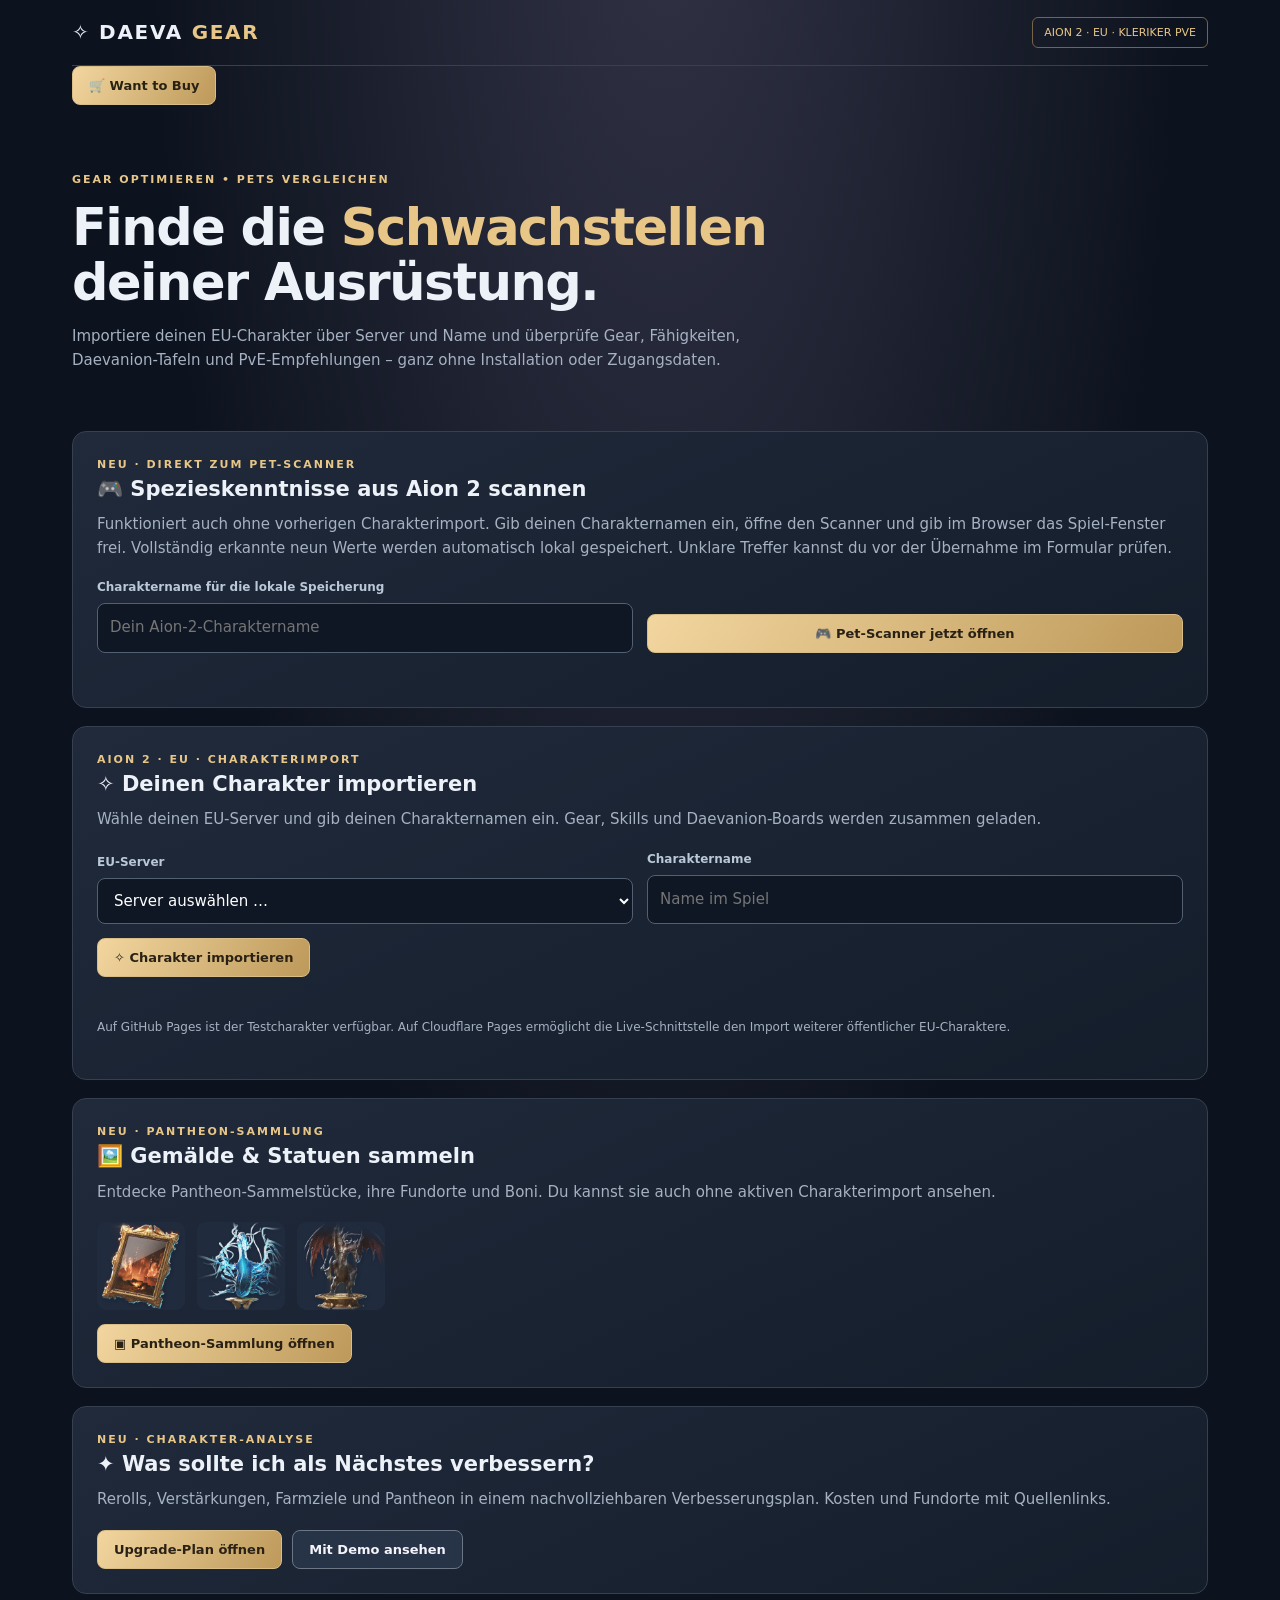
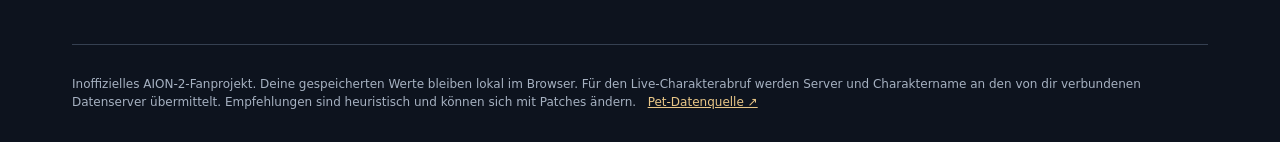
==== aion2-gear-checker/index.html @ e06542e4 "Enable nine-row Pet HUD OCR and updated live walkthrough" ====
<!doctype html>
<html lang="de"><head><meta charset="utf-8"><meta name="viewport" content="width=device-width,initial-scale=1"><meta name="theme-color" content="#111722">
<title>AION 2 | Daeva Gear Checker EU</title>
<style>
:root{--bg:#0d131e;--box:#192231;--box2:#131c2a;--line:#354051;--ink:#edf1f8;--muted:#a6b1c1;--gold:#e8c687;--good:#7fe0af;--bad:#f09595}
*{box-sizing:border-box}html{scroll-behavior:smooth}body{margin:0;background:radial-gradient(ellipse at 52% -10%,#323346,transparent 55%),var(--bg);color:var(--ink);font:15px/1.55 system-ui,Segoe UI,Arial,sans-serif}
a{color:var(--gold)}.wrap{max-width:1180px;margin:0 auto;padding:0 22px}.top{display:flex;justify-content:space-between;align-items:center;border-bottom:1px solid var(--line);padding:17px 0}.brand{font-weight:900;letter-spacing:1.7px;font-size:20px}.brand span{color:var(--gold)}.region{font-size:11px;border:1px solid #776347;padding:6px 11px;border-radius:6px;color:var(--gold)}.hero{padding:52px 0 26px}.eyebrow{font-size:11px;letter-spacing:2px;color:var(--gold);font-weight:800}.hero h1{font-size:clamp(30px,5vw,51px);line-height:1.08;max-width:780px;letter-spacing:-1.5px;margin:12px 0}.hero em{color:var(--gold);font-style:normal}.hero p{color:var(--muted);max-width:740px}.panel{background:linear-gradient(155deg,#202a3b,#141d2a);border:1px solid var(--line);border-radius:14px;padding:24px;margin:18px 0}.panel h2{font-size:21px;margin:0 0 8px}.panel p{color:var(--muted);margin:0 0 18px}.info{border-left:3px solid var(--gold);background:#4c3d231f;padding:11px 15px;border-radius:5px;margin:16px 0;color:#e6d6b8;font-size:13px}.grid{display:grid;grid-template-columns:repeat(2,minmax(0,1fr));gap:14px}.grid.third{grid-template-columns:repeat(3,minmax(0,1fr))}.field{display:flex;flex-direction:column;gap:7px}.field label{font-size:12px;font-weight:700;color:#bac7d6}input,select,textarea{width:100%;background:#0f1724;color:white;border:1px solid #526072;border-radius:8px;font:inherit;padding:12px;outline:none}input:focus,select:focus,textarea:focus{border-color:var(--gold)}textarea{resize:vertical;min-height:108px}button,.button{border:1px solid #6c7684;border-radius:8px;padding:11px 16px;font:700 13px system-ui,Arial;cursor:pointer;background:#273346;color:#f4f4fa;text-decoration:none;display:inline-block;text-align:center}button:hover,.button:hover{filter:brightness(1.15)}.primary{background:linear-gradient(120deg,#f2d69f,#bd995a);color:#2a2115;border-color:#d8bd87}.actions{display:flex;gap:10px;flex-wrap:wrap;align-items:center;margin-top:14px}.muted{color:var(--muted)}.tiny{font-size:12px}.status{min-height:22px;font-size:13px;margin-top:8px;color:var(--good)}.status.error{color:var(--bad)}.hidden{display:none!important}.char{display:flex;gap:17px;align-items:center;flex-wrap:wrap;border:1px solid #665637;background:linear-gradient(120deg,#263245,#171f2a);border-radius:13px;padding:17px;margin:20px 0}.symbol{font-size:33px;color:var(--gold);padding:8px 16px;background:#3e3a36;border-radius:10px}.char strong{display:block;font-size:24px}.char small{color:var(--muted)}.tabs{display:flex;gap:6px;overflow:auto;border-bottom:1px solid var(--line);margin:20px 0 16px}.tabs button{border:0;background:none;color:var(--muted);border-radius:0;border-bottom:2px solid transparent;padding:14px 17px;white-space:nowrap}.tabs .active{color:var(--gold);border-color:var(--gold)}.card{background:var(--box);border:1px solid var(--line);border-radius:11px;padding:17px}.card strong{font-size:15px}.slothead{display:flex;justify-content:space-between;align-items:flex-start;gap:10px}.pill{border:1px solid #668777;border-radius:5px;padding:3px 8px;color:var(--good);font-size:11px;font-weight:800}.pill.bad{color:var(--bad);border-color:#996469}.pill.unknown{color:var(--muted);border-color:#5c6878}.stattag{padding:6px 0;border-bottom:1px solid #2b3747;font-size:13px;display:flex;justify-content:space-between;gap:9px}.stattag b.good{color:var(--good)}.stattag b.bad{color:var(--bad)}.stattag b.mid{color:var(--gold)}.tip{font-size:12px;color:var(--muted);margin:13px 0 0}.petgrid{display:grid;grid-template-columns:repeat(3,minmax(0,1fr));gap:9px;margin-top:14px}.petcell{background:var(--box2);border:1px solid #354152;border-radius:7px;padding:12px}.petcell small{display:block;font-size:10px;color:var(--gold)}.petcell b{font-size:13px}.petcell div{font-size:12px;color:var(--muted);margin-top:5px}.stats{display:flex;gap:10px;flex-wrap:wrap;margin:12px 0 20px}.stats>div{flex:1;min-width:130px;padding:12px;background:var(--box2);border:1px solid var(--line);border-radius:9px}.stats small{display:block;color:var(--muted);font-size:11px}.stats strong{font-size:24px}.foot{font-size:12px;color:var(--muted);border-top:1px solid var(--line);padding:30px 0;margin-top:50px}.empty{text-align:center;color:var(--muted);padding:22px;border:1px dashed #495465;border-radius:8px}.right{margin-left:auto}
@media(max-width:730px){.grid,.grid.third{grid-template-columns:1fr}.petgrid{grid-template-columns:repeat(2,minmax(0,1fr))}.panel{padding:17px}.hero{padding-top:33px}.top .brand{font-size:15px}.slothead{flex-wrap:wrap}}
.gear-modern{position:relative;overflow:hidden;cursor:pointer}.gear-modern:hover{border-color:#bb975a}.gear-modern:focus-within{border-color:#dfb873}.gear-modern-head{display:flex;gap:13px;align-items:center}.gear-icon{height:57px;width:57px;flex:0 0 57px;border:1px solid #917646;background:linear-gradient(145deg,#514333,#171f31);border-radius:10px;display:grid;place-items:center;position:relative;font-size:29px;color:#e5cc91}.gear-icon-photo{position:absolute;inset:3px;width:calc(100% - 6px);height:calc(100% - 6px);object-fit:contain;background:#121a27;border-radius:6px;z-index:1}.gear-item-info{min-width:0;flex:1}.gear-item-title{display:block;overflow-wrap:anywhere}.gear-meta{font-size:11px;color:#dcbf85;display:flex;gap:10px}.gear-modern .pill{font-size:10px;white-space:nowrap}.gear-rolls{margin-top:13px;display:grid;gap:5px}.gear-roll{border-left:3px solid transparent;display:flex;align-items:center;gap:9px;border-radius:7px;background:#121b2a;padding:9px 10px;font-size:12px}.gear-mark{display:grid;place-items:center;flex:0 0 20px;width:20px;height:20px;border-radius:50%;font-size:13px;font-weight:900}.gear-mark.good{background:#214f3c;color:#8df2b6}.gear-mark.mid{background:#544322;color:#f6cc79}.gear-mark.bad{background:#542b31;color:#ffa6ac}.gear-roll.good{background:#173729;border-left-color:#49cb83}.gear-roll.mid{background:#39321e;border-left-color:#e3bd64}.gear-roll.bad{background:#42252b;border-left-color:#ed818b}.gear-roll-name{flex:1;min-width:0}.gear-roll-rating{font-size:10px;text-align:right}.gear-roll-rating.good{color:#8df2b6}.gear-roll-rating.mid{color:#f6cc79}.gear-roll-rating.bad{color:#ffa6ac}.gear-unknown{font-size:12px;color:#a6b1c1;display:flex;align-items:center;gap:9px}@media(max-width:600px){.gear-modern-head{flex-wrap:wrap}.gear-modern-head .pill{margin-left:70px}.gear-roll-rating{max-width:100px}}</style><link rel="stylesheet" href="./pet-species.css?v=1"></head><body><div class="wrap">
<header class="top"><div class="brand">✧ DAEVA <span>GEAR</span></div><div class="region">AION 2 · EU · KLERIKER PVE</div></header>
<section class="hero"><div class="eyebrow">GEAR OPTIMIEREN • PETS VERGLEICHEN</div><h1>Finde die <em>Schwachstellen</em> deiner Ausrüstung.</h1><p>Importiere deinen EU-Charakter über Server und Name und überprüfe Gear, Fähigkeiten, Daevanion-Tafeln und PvE-Empfehlungen – ganz ohne Installation oder Zugangsdaten.</p></section>
<section class="panel hidden" id="manual-preparation" aria-hidden="true"><h2>1. Deinen Charakter vorbereiten</h2><div class="info"><b>Hinweis zum automatischen Import:</b> Diese GitHub-Pages-Version kann noch keine NCSOFT-Charakterdaten direkt abrufen. GitHub Pages führt keinen Datenserver aus. Du kannst dein Gear hier aber schon eingeben und vergleichen. Für den Live-Import brauchen wir später einen kleinen Online-Dienst.</div>
<div class="grid"><div class="field"><label for="charname">Dein Charaktername</label><input id="charname" placeholder="z. B. mein Kleriker" maxlength="45" value="Mein Kleriker"></div><div class="field"><label for="mode">PvE-Spielstil</label><select id="mode"><option value="hybrid">Hybrid (Heilung + Schaden)</option><option value="heal">Gruppenheilung</option><option value="dps">Boss-Schaden</option></select></div></div>
<div class="actions"><button id="start" class="primary">✧ Meinen Charakter erstellen</button><button id="restore">Gespeicherte Werte laden</button><button id="demo">Demo ansehen</button><a class="button" target="_blank" rel="noopener noreferrer" href="https://aion2.plaync.com/en-us/characters/index?region=eu">Offizielle EU-Charaktersuche ↗</a></div><div class="status" id="status" role="status"></div></section>
<section id="dash" class="hidden"><div class="char"><div class="symbol">✧</div><div><small>KLERIKER · EU · <span id="type">MANUELLE AUSWERTUNG</span></small><strong id="current">—</strong><small id="current-mode">Hybrid</small></div><div class="right tiny muted">Nur Analyse • keine Änderungen im Spiel</div></div>
<div class="tabs"><button data-tab="gear" class="active">⚔ Gear</button><button data-tab="upgrades">✦ Upgrade-Plan</button><button data-tab="pets">◇ Pets (45 Slots)</button></div>
<section id="tab-gear"><section class="panel"><h2>Deine Ausrüstung</h2><p>Dein importiertes Gear erscheint unten. Tippe auf einen Gegenstand für Details. Bei Bedarf kannst du einzelne Werte hier manuell korrigieren.</p>
<form id="editform"><div class="grid third"><div class="field"><label for="slot">Ausrüstungsplatz</label><select id="slot"></select></div><div class="field"><label for="itemname">Gegenstand</label><input id="itemname" maxlength="110" placeholder="z. B. Streitkolben"></div><div class="field"><label for="plus">Verbesserungsstufe</label><input id="plus" type="number" min="0" max="99" value="0"></div></div><div class="field" style="margin-top:12px"><label for="rolls">Zusatzwerte / Seelenbindung – jeweils eine Zeile</label><textarea id="rolls" placeholder="Schadensverstärkung 2,7 %&#10;Kampftempo 3,1 %&#10;MP +92"></textarea></div><div class="actions"><button type="submit" class="primary">✓ Gear übernehmen & bewerten</button><button id="remove" type="button">Diesen Slot entfernen</button><button id="clear" type="button">Alles zurücksetzen</button></div></form></section>
<div class="stats"><div><small>Erfasste Gear-Slots</small><strong id="count">0</strong></div><div><small>Gute Werte</small><strong id="good">0</strong></div><div><small>Verbesserungspotenzial</small><strong id="bad">0</strong></div></div><div id="gear-list" class="grid"></div></section>
<section id="tab-upgrades" class="hidden"><div class="panel"><h2>Dein Upgrade-Plan</h2><p>Priorisiert nach den erkannten Zusatzwerten. Die Bewertung berücksichtigt nicht die tatsächliche Würfelhöhe, Set-Boni oder den genauen Schadensgewinn.</p><div id="plans" class="grid"></div><div class="actions"><button id="copy">Plan kopieren</button></div></div></section>
<section id="tab-pets" class="hidden"><div class="panel"><h2>Pet-Spezieskenntnisse</h2><p>Alle fünf Spezies mit neun Ziel-Slots. Das sind empfohlene Werte, keine aus deinem Charakter automatisch ausgelesenen Pet-Eigenschaften.</p><div id="pet-list"></div></div></section></section>
<footer class="foot">Inoffizielles AION-2-Fanprojekt. Deine gespeicherten Werte bleiben lokal im Browser. Für den Live-Charakterabruf werden Server und Charaktername an den von dir verbundenen Datenserver übermittelt. Empfehlungen sind heuristisch und können sich mit Patches ändern. &nbsp; <a href="https://aion2data.com/guides/pets" target="_blank" rel="noopener noreferrer">Pet-Datenquelle ↗</a></footer></div>
<script>
'use strict';
const $=s=>document.getElementById(s), safe=s=>String(s??'').replace(/[&<>"']/g,c=>({'&':'&amp;','<':'&lt;','>':'&gt;','"':'&quot;',"'":'&#39;'}[c]));
const names=['Waffe','Nebenhand','Helm','Schultern','Brust','Hose','Handschuhe','Schuhe','Umhang','Halskette','Ohrring 1','Ohrring 2','Ring 1','Ring 2','Armband 1','Armband 2','Amulett','Gürtel','Rune 1','Rune 2','Arkana 1','Arkana 2','Arkana 3','Arkana 4','Arkana 5'];
const targets={
'Waffe':[['Schadensverstärkung','Kampftempo'],['Waffenschadensverstärkung','Macht','Angriff','Präzision']],
'Nebenhand':[['Schadensverstärkung','Kampftempo'],['Waffenschadensverstärkung','Macht','Angriff']],
'Helm':[['Wucht','Angriffserhöhung'],['Angriff','Kritischer Treffer','Vitalität']],
'Schultern':[['Kritische Schadensverstärkung'],['Wucht','Angriff','Verteidigung']],
'Brust':[['Schadensverstärkung'],['Perfektion','Angriff','Vitalität']],
'Hose':[['Schadensresistenz','Perfektion'],['Angriffserhöhung','Angriff','Vitalität']],
'Handschuhe':[['Kampftempo'],['Perfektion','Angriff']],
'Schuhe':[['Bewegungstempo'],['Perfektion','Angriff','Vitalität']],
'Umhang':[['Wucht','Angriffserhöhung'],['Angriff','Vitalität']],
'Halskette':[['Kampftempo','Macht'],['Angriff','Präzision','Kritischer Treffer']],
'Ohrring 1':[['Angriff','Macht'],['Präzision','Kritischer Treffer','Bewegungstempo']],
'Ohrring 2':[['Angriff','Macht'],['Präzision','Kritischer Treffer','Bewegungstempo']],
'Ring 1':[['Verdammnis','Angriff','Macht'],['Glanz der Genesung','Licht der Heilung','Präzision']],
'Ring 2':[['Verdammnis','Angriff','Macht'],['Glanz der Genesung','Licht der Heilung','Präzision']]
};
const pats=[
['PvE-Schadensverstärkung',/pve.*schaden.*verst|pve.*damage.*(boost|amp)/i],
['Waffenschadensverstärkung',/waffenschaden|weapon.*damage/i],
['Kritische Schadensverstärkung',/kritisch.*schaden|critical.*damage/i],
['Schadensresistenz',/schadensresistenz|damage resistance|damage resist/i],
['Schadensverstärkung',/schadensverst[aä]rkung|damage amplification|damage boost/i],
['Kampftempo',/kampftempo|angriffsgeschwindigkeit|attack speed/i],
['Wucht',/wucht|double chance/i],
['Perfektion',/perfektion|perfection/i],
['Angriffserhöhung',/angriffserh[oö]hung|attack increase/i],
['Bewegungstempo',/bewegungstempo|movement speed/i],
['Mehrfachtreffer',/mehrfachtreffer|multi.?hit/i],
['Kritischer Treffer',/kritisch.*treffer|critical hit|crit chance/i],
['Verdammnis',/verdammnis|doom|condemnation/i],
['Glanz der Genesung',/glanz der genesung|healing splendor|radiant recovery/i],
['Licht der Heilung',/licht der heilung/i],
['Macht',/^macht\b|^power\b|^might\b/i],
['Vitalität',/vitalit[aä]t|vitality/i],
['Präzision',/pr[aä]zision|accuracy|precision/i],
['Angriff',/^angriff\b|^attack\b/i],
['Verteidigung',/verteidigung|defen[cs]e/i],
['Lebenspunkte',/lebenspunkte|\blp\b|\bhp\b/i],
['Mana',/\bmp\b|mana|regeneration/i],
['Blocken',/blocken|block chance/i],
['Flugwerte',/flug|flight/i]
];
const petData=[
['Cogni','PvE-Schadensverstärkung','Schadensverstärkung / Kritischer Schaden','PvE-Schadensresistenz'],
['Fera','PvE-Schadensverstärkung','Waffenschadensverstärkung','PvE-Schadensresistenz'],
['Natura','PvE-Schadensverstärkung','Perfektion / Mehrfachtreffer','PvE-Schadensresistenz'],
['Varian','PvE-Schadensverstärkung','Rückangriffsschaden','PvE-Schadensresistenz'],
['Spezial','Wucht','Schadensverstärkung / Kritischer Schaden','Allgemeine Schadensresistenz']
];
let data={name:'Mein Kleriker',mode:'hybrid',gear:{}},isDemo=false;
const store=()=>{if(!isDemo)localStorage.setItem('aion2-checker-eu-v1',JSON.stringify(data));};
const labelMode=()=>({hybrid:'Hybrid · Heilung & Schaden',heal:'Gruppenheilung',dps:'Boss-Schaden'}[data.mode]||'Hybrid');
function msg(s,bad=false){$('status').textContent=s;$('status').classList.toggle('error',bad);}
function start(name,mode,demo=false){data={name:(name||'Mein Kleriker').slice(0,45),mode,gear:{}};isDemo=demo;$('dash').classList.remove('hidden');$('current').textContent=data.name;$('current-mode').textContent=labelMode();$('type').textContent=demo?'DEMODATEN':'MANUELLE AUSWERTUNG'; if(!demo)store();render();$('dash').scrollIntoView({behavior:'smooth'});}
function categorize(t){for(const [n,r] of pats)if(r.test(t))return n;return null;}
function rating(slot,roll){const x=categorize(roll),rules=targets[slot];
if(!x)return {text:'Unbekannt',style:''};
if(!rules)return {text:'Separat prüfen',style:'mid'};
if(rules[0].includes(x))return{text:'S – Behalten',style:'good'};
if(rules[1].includes(x)||x==='PvE-Schadensverstärkung'&&['Waffe','Nebenhand','Brust'].includes(slot))return{text:'A – Gut',style:'good'};
if(data.mode==='heal'&&['Mana','Lebenspunkte','Verteidigung','Schadensresistenz'].includes(x))return{text:'B – Situativ',style:'mid'};
if(['Angriff','Macht','Kritischer Treffer','Präzision','Vitalität','Verteidigung','Lebenspunkte','Perfektion'].includes(x))return{text:'B – Alternative',style:'mid'};
if(['Mana','Blocken','Flugwerte'].includes(x))return{text:'Neu prüfen',style:'bad'};
return{text:'Situativ',style:'mid'};}
function gearIcon(slot,item){
 const key=String(slot||'').split(' ')[0];
 const symbols={'Waffe':'⚔','Nebenhand':'🛡','Helm':'♜','Schultern':'◆','Brust':'◈','Hose':'♙','Handschuhe':'✥','Schuhe':'➤','Umhang':'❖','Halskette':'◉','Ohrring':'◇','Ring':'◌','Armband':'▱','Amulett':'✧','Gürtel':'▰','Rune':'✺','Arkana':'✦'};
 const url=item?.iconUrl||item?.imageUrl||item?.importDetail?.iconUrl||'';
 let picture='';
 try{
  const p=new URL(String(url));
  if(p.protocol==='https:'&&/(^|\.)(shugo\.gg|aion2\.plaync\.com|aion2\.vi\.ki|assets\.playnccdn\.com)$/.test(p.hostname))
    picture='<img class="gear-icon-photo" src="'+safe(p.href)+'" alt="" loading="lazy" referrerpolicy="no-referrer" onerror="this.style.display=\'none\'">';
 }catch{}
 return '<div class="gear-icon" aria-hidden="true">'+picture+'<span>'+safe(symbols[key]||'✧')+'</span></div>';
}
function gearMark(r){
 return r.style==='good'?'<span class="gear-mark good">✓</span>':r.style==='bad'?'<span class="gear-mark bad">✕</span>':'<span class="gear-mark mid">!</span>';
}
function gearItemStatus(slot,item){
 if(!Array.isArray(item?.rolls)||!item.rolls.length)return 'unknown';
 const grades=item.rolls.map(r=>rating(slot,r));
 if(grades.some(g=>g.style==='bad'))return 'bad';
 if(grades.every(g=>g.style==='good'))return 'good';
 return 'mid';
}
function verdict(slot,item){return gearItemStatus(slot,item);}
function render(){const els=Object.entries(data.gear);$('current').textContent=data.name;$('current-mode').textContent=labelMode();
$('count').textContent=els.length;$('good').textContent=els.filter(([s,i])=>verdict(s,i)==='good').length;$('bad').textContent=els.filter(([s,i])=>verdict(s,i)==='bad').length;
$('gear-list').innerHTML=els.length?els.map(([slot,item])=>{const v=verdict(slot,item);const badge=v==='good'?'✓ Gute Werte':v==='bad'?'↻ Optimieren':'? Prüfen';const klass=v==='bad'?'bad':v==='unknown'?'unknown':'';
const status=gearItemStatus(slot,item);
const statusText=status==='good'?'✓ Werte i. O.':status==='bad'?'✕ Neu prüfen':status==='mid'?'! Teilweise gut':'? Werte fehlen';
const statusClass=status==='good'?'good':status==='bad'?'bad':'unknown';
const rows=(item.rolls||[]).map(roll=>{const r=rating(slot,roll);
 return '<div class="gear-roll '+(r.style||'mid')+'">'+gearMark(r)+'<span class="gear-roll-name">'+safe(roll)+'</span><span class="gear-roll-rating '+safe(r.style)+'">'+safe(r.text)+'</span></div>';}).join('');
const tip=targets[slot]?'Empfohlene Werte: '+targets[slot][0].join(' oder '):'Für diesen Slot fehlen verlässliche Soul-Binding-Zielwerte.';
const grade=item.importDetail?.grade||'';
const breakthrough=item.importDetail?.breakthrough;
const meta=(grade?'<span>'+safe(grade)+'</span>':'')+(breakthrough!=null?'<span>◆ '+safe(breakthrough)+'</span>':'');
return '<article class="card gear-modern"><div class="gear-modern-head">'+gearIcon(slot,item)+
 '<div class="gear-item-info"><div class="eyebrow">'+safe(slot)+'</div>'+
 '<strong class="gear-item-title">+'+safe(item.plus||0)+' '+safe(item.name||slot)+'</strong><div class="gear-meta">'+meta+'</div></div>'+
 '<span class="pill '+statusClass+'">'+statusText+'</span></div>'+
 '<div class="gear-rolls">'+(rows||'<div class="gear-unknown"><span class="gear-mark mid">?</span>Keine Zusatzwerte – Bewertung offen</div>')+'</div>'+
 '<div class="tip">'+safe(tip)+'</div><button class="edititem" data-slot="'+safe(slot)+'" style="margin-top:12px">Bearbeiten</button></article>';}).join(''):'<div class="empty">Noch kein Gear eingetragen. Beginne oben mit deiner Waffe oder probiere die Demo.</div>';
document.querySelectorAll('.edititem').forEach(b=>b.addEventListener('click',()=>{ $('slot').value=b.dataset.slot;fillEdit();$('editform').scrollIntoView({behavior:'smooth',block:'center'});}));
let issues=els.filter(([s,i])=>verdict(s,i)==='bad'||verdict(s,i)==='mid').map(([slot,item])=>({slot,item,v:verdict(slot,item)}));issues.sort((a,b)=>Number(b.v==='bad')-Number(a.v==='bad'));const plans=issues.map(({slot,item,v})=>'<article class="card"><div class="eyebrow">'+safe(slot)+'</div><strong>'+safe(item.name)+'</strong><p class="tip">'+safe(targets[slot]?'Suche '+targets[slot][0].join(' oder ')+'. Schwächere Werte nur neu würfeln, wenn die tatsächlichen Zusatzwerte geprüft wurden.':'Feste Effekte und Verbesserungsstufe vergleichen; hier keine sichere Soul-Binding-Empfehlung.')+'</p></article>').join('');
$('plans').innerHTML=plans||'<div class="empty">Keine eindeutigen Schwachstellen erfasst. Dein Gear kann natürlich trotzdem verbessert werden.</div>';}
function fillEdit(){const slot=$('slot').value,item=data.gear[slot];$('itemname').value=item?.name||'';$('plus').value=item?.plus||0;$('rolls').value=(item?.rolls||[]).join('\n');}
function loadDemo(){start('BeispielKleriker','hybrid',true);data.gear={
'Waffe':{name:'Demo-Streitkolben',plus:12,rolls:['Schadensverstärkung 2,7 %','Kampftempo 3,1 %','MP +92']},
'Helm':{name:'Demo-Kapuze',plus:8,rolls:['MP +82','Blocken +59']},
'Brust':{name:'Demo-Gewand',plus:10,rolls:['Schadensverstärkung 2,4 %','Angriff +71']},
'Handschuhe':{name:'Demo-Handschuhe',plus:7,rolls:['MP +71','Präzision +80']},
'Ring 1':{name:'Demo-Ring',plus:7,rolls:['Verdammnis +1','Angriff +89']}};render();msg('Demo mit frei erfundenen Werten geladen.');}
function pets(){const common={1:['Max. Angriffskraft','Zusatzangriff / PvE-Angriff'],2:['LP %','PvE-Verteidigung'],3:['Kritischer Treffer','Zusatzpräzision'],5:['Max. Angriffskraft','Zusatzangriffskraft'],6:['Kritischer Treffer','Zusatzpräzision'],8:['LP %','PvE-Verteidigung'],9:['Kritischer Treffer','Zusatzpräzision']};
$('pet-list').innerHTML=petData.map(row=>'<article class="card" style="margin-bottom:16px"><h3 style="color:var(--gold);margin:0">◇ '+row[0]+'</h3><div class="petgrid">'+Array.from({length:9},(_,i)=>{const k=i+1,v=k===4?[row[1],row[2]]:k===7?[row[3],'Situative Resistenz']:common[k];return '<div class="petcell"><small>SLOT '+k+(k===4?' · OFFENSIV':k===7?' · DEFENSIV':'')+'</small><b>'+safe(v[0])+'</b><div>Alternative: '+safe(v[1])+'</div></div>';}).join('')+'</div></article>').join('');}
$('slot').innerHTML=names.map(x=>'<option value="'+x+'">'+x+'</option>').join('');
$('start').addEventListener('click',()=>{start($('charname').value.trim(),$('mode').value);msg('Neuer Charakter angelegt. Deine Werte werden nur in diesem Browser gespeichert.');});
$('demo').addEventListener('click',loadDemo);
$('restore').addEventListener('click',()=>{try{const saved=JSON.parse(localStorage.getItem('aion2-checker-eu-v1'));if(!saved||!saved.gear||typeof saved.gear!=='object')throw Error();data=saved;isDemo=false;$('dash').classList.remove('hidden');$('charname').value=data.name;$('mode').value=data.mode;$('type').textContent='MANUELLE AUSWERTUNG';render();msg('Gespeicherte Werte geladen.');$('dash').scrollIntoView({behavior:'smooth'});}catch{msg('Noch kein gespeicherter Charakter vorhanden.',true);}});
$('mode').addEventListener('change',()=>{data.mode=$('mode').value;if(!$('dash').classList.contains('hidden')){render();store();}});
$('slot').addEventListener('change',fillEdit);
$('editform').addEventListener('submit',e=>{e.preventDefault();const slot=$('slot').value;data.gear[slot]={name:$('itemname').value.trim()||slot,plus:Math.min(99,Math.max(0,Number($('plus').value)||0)),rolls:$('rolls').value.split(/\r?\n/).map(x=>x.trim()).filter(Boolean).slice(0,15)};store();render();msg(slot+' gespeichert.');});
$('remove').addEventListener('click',()=>{delete data.gear[$('slot').value];store();fillEdit();render();msg('Ausrüstungsplatz entfernt.');});
$('clear').addEventListener('click',()=>{if(confirm('Wirklich alle Gear-Eingaben löschen?')){data.gear={};store();fillEdit();render();msg('Eingaben gelöscht.');}});
document.querySelectorAll('[data-tab]').forEach(b=>b.addEventListener('click',()=>{document.querySelectorAll('[data-tab]').forEach(x=>x.classList.toggle('active',x===b));['gear','upgrades','pets'].forEach(x=>$('tab-'+x).classList.toggle('hidden',x!==b.dataset.tab));}));
$('copy').addEventListener('click',async()=>{const lines=['AION 2 Kleriker – '+data.name,'Build: '+labelMode(),''].concat(Object.entries(data.gear).map(([s,i])=>s+': +'+i.plus+' '+i.name+' | '+i.rolls.join(', ')));try{await navigator.clipboard.writeText(lines.join('\n'));msg('Ausrüstungsliste kopiert.');}catch{msg('Kopieren ist hier nicht möglich.',true);}});
pets();msg('Bereit. Wähle oben deinen EU-Server und deinen Charakternamen.');
try{
 const saved=JSON.parse(localStorage.getItem('aion2-checker-eu-v1')||'null');
 if(saved&&saved.gear&&typeof saved.gear==='object'&&Object.keys(saved.gear).length){
  data=saved;isDemo=false;
  $('dash').classList.remove('hidden');
  $('charname').value=saved.name||'EU-Charakter';
  $('mode').value=saved.mode||'hybrid';
  $('type').textContent=saved.sourceRef?'NCSOFT · GESPEICHERT':'GESPEICHERTE AUSWERTUNG';
  render();
 }
}catch(e){/* No previously saved data; import normally. */}
</script><script src="./gear-detail.js?v=8"></script><script src="./nc-official-import.js?v=7"></script><script src="./nc-visuals.js?v=5"></script><script src="./pantheon.js?v=2"></script><script src="./pantheon-inference.js?v=1"></script><script src="./pantheon-screenshot.js?v=5"></script><script src="./upgrade-advisor-core.js?v=1"></script><script src="./upgrade-advisor.js?v=1"></script><script src="./pet-species.js?v=4"></script><script src="./pet-vision.js?v=1"></script><script src="./pet-screenshot.js?v=5"></script><script src="./pet-live-capture.js?v=3"></script><script src="./pet-scanner-start.js?v=2"></script><script src="./want-to-buy.js?v=2"></script></body></html>
---- aion2-gear-checker/pet-species.css ----
#pet-list .ps-info{padding:12px;border:1px solid #776344;background:#30291e;color:#efd8ab;border-radius:9px;font-size:12px;margin-bottom:13px}
#pet-list .ps-legend{display:flex;flex-wrap:wrap;gap:9px;font-size:12px;color:#cbd5e1;margin-bottom:14px}
#pet-list details.ps-group{border:1px solid #46556e;border-radius:10px;margin:10px 0;background:#182334;overflow:hidden}
#pet-list details.ps-group[open]{border-color:#b4935e}
#pet-list summary.ps-summary{display:flex;align-items:center;justify-content:space-between;gap:10px;padding:13px;cursor:pointer;list-style:none}
#pet-list summary.ps-summary::-webkit-details-marker{display:none}
#pet-list .ps-name{font-weight:800;color:#f1d19b}
#pet-list .ps-progress{color:#aebed0;font-size:12px}
#pet-list .ps-grid{padding:0 13px 13px;display:grid;grid-template-columns:repeat(auto-fill,minmax(205px,1fr));gap:9px}
#pet-list .ps-cell{padding:10px;background:#1b2a3b;border:1px solid #526178;border-radius:8px}
#pet-list .ps-cell.good{background:#1b3a2d;border-color:#5ebd86}
#pet-list .ps-cell.alt{background:#37301f;border-color:#c4a35b}
#pet-list .ps-cell.bad{background:#3f252b;border-color:#da7988}
#pet-list .ps-title{display:flex;justify-content:space-between;gap:7px;font-size:12px;font-weight:800}
#pet-list .ps-cell.good .ps-state{color:#88efae}
#pet-list .ps-cell.alt .ps-state{color:#ffe08d}
#pet-list .ps-cell.bad .ps-state{color:#ffadb8}
#pet-list .ps-cell.unknown .ps-state{color:#acbdce}
#pet-list .ps-cell label{display:block;margin:10px 0 5px;color:#bdcbd8;font-size:11px}
#pet-list .ps-cell select{width:100%;font-size:12px;padding:8px}
#pet-list .ps-tip{font-size:11px;color:#cad6e4;margin-top:8px}
#pet-list .ps-tip b{color:#f0cb8b}
@media(max-width:640px){#pet-list .ps-grid{grid-template-columns:1fr}}
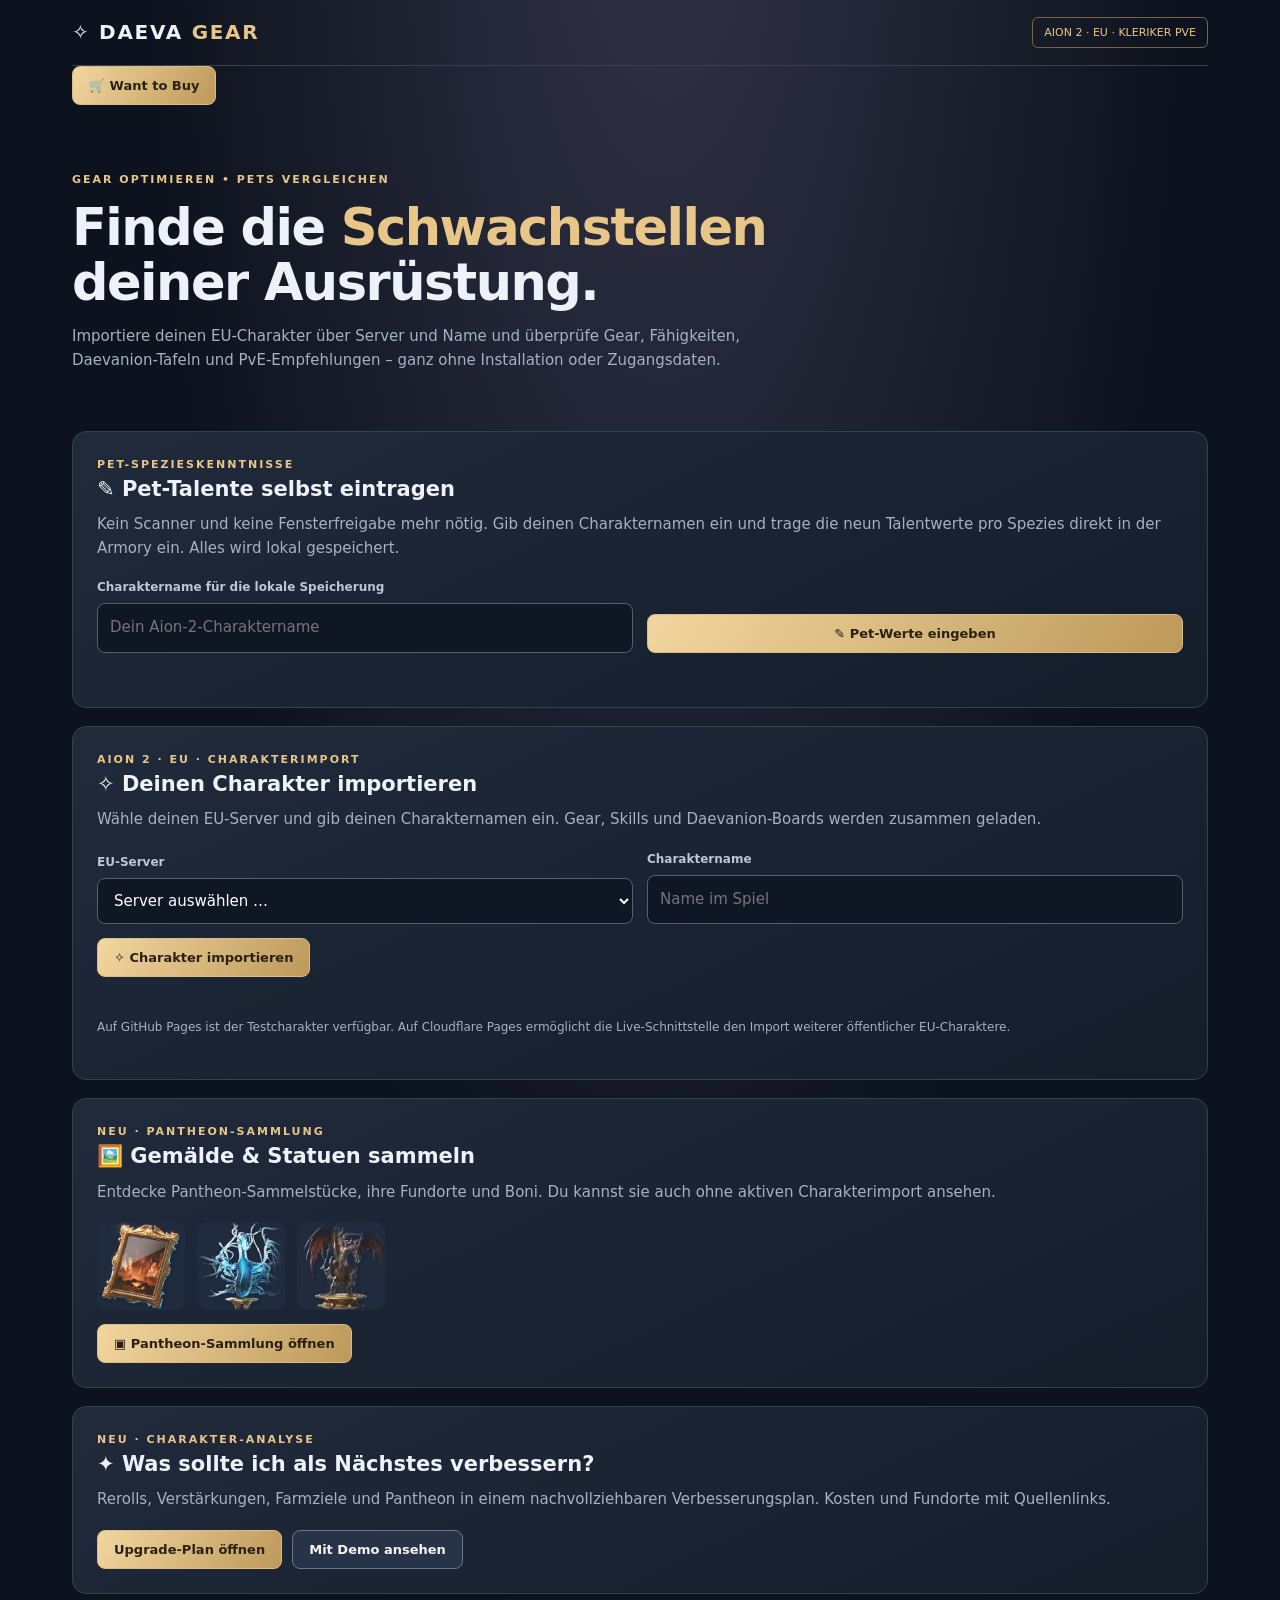
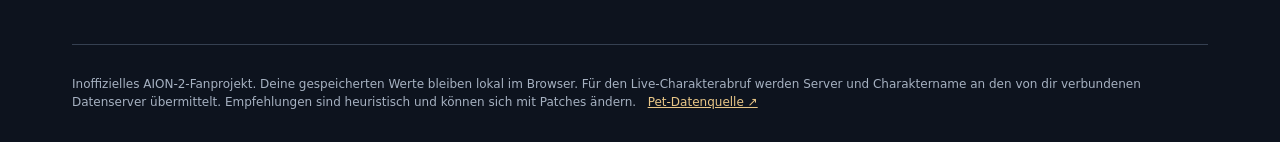
==== commit 77913097: "Remove broken Pet scanner UI and publish manual species talent editor" ====
--- a/aion2-gear-checker/index.html
+++ b/aion2-gear-checker/index.html
@@ -6,7 +6,7 @@
 *{box-sizing:border-box}html{scroll-behavior:smooth}body{margin:0;background:radial-gradient(ellipse at 52% -10%,#323346,transparent 55%),var(--bg);color:var(--ink);font:15px/1.55 system-ui,Segoe UI,Arial,sans-serif}
 a{color:var(--gold)}.wrap{max-width:1180px;margin:0 auto;padding:0 22px}.top{display:flex;justify-content:space-between;align-items:center;border-bottom:1px solid var(--line);padding:17px 0}.brand{font-weight:900;letter-spacing:1.7px;font-size:20px}.brand span{color:var(--gold)}.region{font-size:11px;border:1px solid #776347;padding:6px 11px;border-radius:6px;color:var(--gold)}.hero{padding:52px 0 26px}.eyebrow{font-size:11px;letter-spacing:2px;color:var(--gold);font-weight:800}.hero h1{font-size:clamp(30px,5vw,51px);line-height:1.08;max-width:780px;letter-spacing:-1.5px;margin:12px 0}.hero em{color:var(--gold);font-style:normal}.hero p{color:var(--muted);max-width:740px}.panel{background:linear-gradient(155deg,#202a3b,#141d2a);border:1px solid var(--line);border-radius:14px;padding:24px;margin:18px 0}.panel h2{font-size:21px;margin:0 0 8px}.panel p{color:var(--muted);margin:0 0 18px}.info{border-left:3px solid var(--gold);background:#4c3d231f;padding:11px 15px;border-radius:5px;margin:16px 0;color:#e6d6b8;font-size:13px}.grid{display:grid;grid-template-columns:repeat(2,minmax(0,1fr));gap:14px}.grid.third{grid-template-columns:repeat(3,minmax(0,1fr))}.field{display:flex;flex-direction:column;gap:7px}.field label{font-size:12px;font-weight:700;color:#bac7d6}input,select,textarea{width:100%;background:#0f1724;color:white;border:1px solid #526072;border-radius:8px;font:inherit;padding:12px;outline:none}input:focus,select:focus,textarea:focus{border-color:var(--gold)}textarea{resize:vertical;min-height:108px}button,.button{border:1px solid #6c7684;border-radius:8px;padding:11px 16px;font:700 13px system-ui,Arial;cursor:pointer;background:#273346;color:#f4f4fa;text-decoration:none;display:inline-block;text-align:center}button:hover,.button:hover{filter:brightness(1.15)}.primary{background:linear-gradient(120deg,#f2d69f,#bd995a);color:#2a2115;border-color:#d8bd87}.actions{display:flex;gap:10px;flex-wrap:wrap;align-items:center;margin-top:14px}.muted{color:var(--muted)}.tiny{font-size:12px}.status{min-height:22px;font-size:13px;margin-top:8px;color:var(--good)}.status.error{color:var(--bad)}.hidden{display:none!important}.char{display:flex;gap:17px;align-items:center;flex-wrap:wrap;border:1px solid #665637;background:linear-gradient(120deg,#263245,#171f2a);border-radius:13px;padding:17px;margin:20px 0}.symbol{font-size:33px;color:var(--gold);padding:8px 16px;background:#3e3a36;border-radius:10px}.char strong{display:block;font-size:24px}.char small{color:var(--muted)}.tabs{display:flex;gap:6px;overflow:auto;border-bottom:1px solid var(--line);margin:20px 0 16px}.tabs button{border:0;background:none;color:var(--muted);border-radius:0;border-bottom:2px solid transparent;padding:14px 17px;white-space:nowrap}.tabs .active{color:var(--gold);border-color:var(--gold)}.card{background:var(--box);border:1px solid var(--line);border-radius:11px;padding:17px}.card strong{font-size:15px}.slothead{display:flex;justify-content:space-between;align-items:flex-start;gap:10px}.pill{border:1px solid #668777;border-radius:5px;padding:3px 8px;color:var(--good);font-size:11px;font-weight:800}.pill.bad{color:var(--bad);border-color:#996469}.pill.unknown{color:var(--muted);border-color:#5c6878}.stattag{padding:6px 0;border-bottom:1px solid #2b3747;font-size:13px;display:flex;justify-content:space-between;gap:9px}.stattag b.good{color:var(--good)}.stattag b.bad{color:var(--bad)}.stattag b.mid{color:var(--gold)}.tip{font-size:12px;color:var(--muted);margin:13px 0 0}.petgrid{display:grid;grid-template-columns:repeat(3,minmax(0,1fr));gap:9px;margin-top:14px}.petcell{background:var(--box2);border:1px solid #354152;border-radius:7px;padding:12px}.petcell small{display:block;font-size:10px;color:var(--gold)}.petcell b{font-size:13px}.petcell div{font-size:12px;color:var(--muted);margin-top:5px}.stats{display:flex;gap:10px;flex-wrap:wrap;margin:12px 0 20px}.stats>div{flex:1;min-width:130px;padding:12px;background:var(--box2);border:1px solid var(--line);border-radius:9px}.stats small{display:block;color:var(--muted);font-size:11px}.stats strong{font-size:24px}.foot{font-size:12px;color:var(--muted);border-top:1px solid var(--line);padding:30px 0;margin-top:50px}.empty{text-align:center;color:var(--muted);padding:22px;border:1px dashed #495465;border-radius:8px}.right{margin-left:auto}
 @media(max-width:730px){.grid,.grid.third{grid-template-columns:1fr}.petgrid{grid-template-columns:repeat(2,minmax(0,1fr))}.panel{padding:17px}.hero{padding-top:33px}.top .brand{font-size:15px}.slothead{flex-wrap:wrap}}
-.gear-modern{position:relative;overflow:hidden;cursor:pointer}.gear-modern:hover{border-color:#bb975a}.gear-modern:focus-within{border-color:#dfb873}.gear-modern-head{display:flex;gap:13px;align-items:center}.gear-icon{height:57px;width:57px;flex:0 0 57px;border:1px solid #917646;background:linear-gradient(145deg,#514333,#171f31);border-radius:10px;display:grid;place-items:center;position:relative;font-size:29px;color:#e5cc91}.gear-icon-photo{position:absolute;inset:3px;width:calc(100% - 6px);height:calc(100% - 6px);object-fit:contain;background:#121a27;border-radius:6px;z-index:1}.gear-item-info{min-width:0;flex:1}.gear-item-title{display:block;overflow-wrap:anywhere}.gear-meta{font-size:11px;color:#dcbf85;display:flex;gap:10px}.gear-modern .pill{font-size:10px;white-space:nowrap}.gear-rolls{margin-top:13px;display:grid;gap:5px}.gear-roll{border-left:3px solid transparent;display:flex;align-items:center;gap:9px;border-radius:7px;background:#121b2a;padding:9px 10px;font-size:12px}.gear-mark{display:grid;place-items:center;flex:0 0 20px;width:20px;height:20px;border-radius:50%;font-size:13px;font-weight:900}.gear-mark.good{background:#214f3c;color:#8df2b6}.gear-mark.mid{background:#544322;color:#f6cc79}.gear-mark.bad{background:#542b31;color:#ffa6ac}.gear-roll.good{background:#173729;border-left-color:#49cb83}.gear-roll.mid{background:#39321e;border-left-color:#e3bd64}.gear-roll.bad{background:#42252b;border-left-color:#ed818b}.gear-roll-name{flex:1;min-width:0}.gear-roll-rating{font-size:10px;text-align:right}.gear-roll-rating.good{color:#8df2b6}.gear-roll-rating.mid{color:#f6cc79}.gear-roll-rating.bad{color:#ffa6ac}.gear-unknown{font-size:12px;color:#a6b1c1;display:flex;align-items:center;gap:9px}@media(max-width:600px){.gear-modern-head{flex-wrap:wrap}.gear-modern-head .pill{margin-left:70px}.gear-roll-rating{max-width:100px}}</style><link rel="stylesheet" href="./pet-species.css?v=1"></head><body><div class="wrap">
+.gear-modern{position:relative;overflow:hidden;cursor:pointer}.gear-modern:hover{border-color:#bb975a}.gear-modern:focus-within{border-color:#dfb873}.gear-modern-head{display:flex;gap:13px;align-items:center}.gear-icon{height:57px;width:57px;flex:0 0 57px;border:1px solid #917646;background:linear-gradient(145deg,#514333,#171f31);border-radius:10px;display:grid;place-items:center;position:relative;font-size:29px;color:#e5cc91}.gear-icon-photo{position:absolute;inset:3px;width:calc(100% - 6px);height:calc(100% - 6px);object-fit:contain;background:#121a27;border-radius:6px;z-index:1}.gear-item-info{min-width:0;flex:1}.gear-item-title{display:block;overflow-wrap:anywhere}.gear-meta{font-size:11px;color:#dcbf85;display:flex;gap:10px}.gear-modern .pill{font-size:10px;white-space:nowrap}.gear-rolls{margin-top:13px;display:grid;gap:5px}.gear-roll{border-left:3px solid transparent;display:flex;align-items:center;gap:9px;border-radius:7px;background:#121b2a;padding:9px 10px;font-size:12px}.gear-mark{display:grid;place-items:center;flex:0 0 20px;width:20px;height:20px;border-radius:50%;font-size:13px;font-weight:900}.gear-mark.good{background:#214f3c;color:#8df2b6}.gear-mark.mid{background:#544322;color:#f6cc79}.gear-mark.bad{background:#542b31;color:#ffa6ac}.gear-roll.good{background:#173729;border-left-color:#49cb83}.gear-roll.mid{background:#39321e;border-left-color:#e3bd64}.gear-roll.bad{background:#42252b;border-left-color:#ed818b}.gear-roll-name{flex:1;min-width:0}.gear-roll-rating{font-size:10px;text-align:right}.gear-roll-rating.good{color:#8df2b6}.gear-roll-rating.mid{color:#f6cc79}.gear-roll-rating.bad{color:#ffa6ac}.gear-unknown{font-size:12px;color:#a6b1c1;display:flex;align-items:center;gap:9px}@media(max-width:600px){.gear-modern-head{flex-wrap:wrap}.gear-modern-head .pill{margin-left:70px}.gear-roll-rating{max-width:100px}}</style><link rel="stylesheet" href="./pet-species.css?v=2"></head><body><div class="wrap">
 <header class="top"><div class="brand">✧ DAEVA <span>GEAR</span></div><div class="region">AION 2 · EU · KLERIKER PVE</div></header>
 <section class="hero"><div class="eyebrow">GEAR OPTIMIEREN • PETS VERGLEICHEN</div><h1>Finde die <em>Schwachstellen</em> deiner Ausrüstung.</h1><p>Importiere deinen EU-Charakter über Server und Name und überprüfe Gear, Fähigkeiten, Daevanion-Tafeln und PvE-Empfehlungen – ganz ohne Installation oder Zugangsdaten.</p></section>
 <section class="panel hidden" id="manual-preparation" aria-hidden="true"><h2>1. Deinen Charakter vorbereiten</h2><div class="info"><b>Hinweis zum automatischen Import:</b> Diese GitHub-Pages-Version kann noch keine NCSOFT-Charakterdaten direkt abrufen. GitHub Pages führt keinen Datenserver aus. Du kannst dein Gear hier aber schon eingeben und vergleichen. Für den Live-Import brauchen wir später einen kleinen Online-Dienst.</div>
@@ -18,7 +18,7 @@
 <form id="editform"><div class="grid third"><div class="field"><label for="slot">Ausrüstungsplatz</label><select id="slot"></select></div><div class="field"><label for="itemname">Gegenstand</label><input id="itemname" maxlength="110" placeholder="z. B. Streitkolben"></div><div class="field"><label for="plus">Verbesserungsstufe</label><input id="plus" type="number" min="0" max="99" value="0"></div></div><div class="field" style="margin-top:12px"><label for="rolls">Zusatzwerte / Seelenbindung – jeweils eine Zeile</label><textarea id="rolls" placeholder="Schadensverstärkung 2,7 %&#10;Kampftempo 3,1 %&#10;MP +92"></textarea></div><div class="actions"><button type="submit" class="primary">✓ Gear übernehmen & bewerten</button><button id="remove" type="button">Diesen Slot entfernen</button><button id="clear" type="button">Alles zurücksetzen</button></div></form></section>
 <div class="stats"><div><small>Erfasste Gear-Slots</small><strong id="count">0</strong></div><div><small>Gute Werte</small><strong id="good">0</strong></div><div><small>Verbesserungspotenzial</small><strong id="bad">0</strong></div></div><div id="gear-list" class="grid"></div></section>
 <section id="tab-upgrades" class="hidden"><div class="panel"><h2>Dein Upgrade-Plan</h2><p>Priorisiert nach den erkannten Zusatzwerten. Die Bewertung berücksichtigt nicht die tatsächliche Würfelhöhe, Set-Boni oder den genauen Schadensgewinn.</p><div id="plans" class="grid"></div><div class="actions"><button id="copy">Plan kopieren</button></div></div></section>
-<section id="tab-pets" class="hidden"><div class="panel"><h2>Pet-Spezieskenntnisse</h2><p>Alle fünf Spezies mit neun Ziel-Slots. Das sind empfohlene Werte, keine aus deinem Charakter automatisch ausgelesenen Pet-Eigenschaften.</p><div id="pet-list"></div></div></section></section>
+<section id="tab-pets" class="hidden"><div class="panel"><h2>Pet-Spezieskenntnisse selbst eingeben</h2><p>Wähle für jede Spezies die Talente und trage ihre Werte ein. Die Armory speichert deine Eingaben lokal und vergleicht sie mit den vorhandenen PvE-Empfehlungen.</p><div id="pet-list"></div></div></section></section>
 <footer class="foot">Inoffizielles AION-2-Fanprojekt. Deine gespeicherten Werte bleiben lokal im Browser. Für den Live-Charakterabruf werden Server und Charaktername an den von dir verbundenen Datenserver übermittelt. Empfehlungen sind heuristisch und können sich mit Patches ändern. &nbsp; <a href="https://aion2data.com/guides/pets" target="_blank" rel="noopener noreferrer">Pet-Datenquelle ↗</a></footer></div>
 <script>
 'use strict';
@@ -164,4 +164,4 @@
   render();
  }
 }catch(e){/* No previously saved data; import normally. */}
-</script><script src="./gear-detail.js?v=8"></script><script src="./nc-official-import.js?v=7"></script><script src="./nc-visuals.js?v=5"></script><script src="./pantheon.js?v=2"></script><script src="./pantheon-inference.js?v=1"></script><script src="./pantheon-screenshot.js?v=5"></script><script src="./upgrade-advisor-core.js?v=1"></script><script src="./upgrade-advisor.js?v=1"></script><script src="./pet-species.js?v=4"></script><script src="./pet-vision.js?v=1"></script><script src="./pet-screenshot.js?v=5"></script><script src="./pet-live-capture.js?v=3"></script><script src="./pet-scanner-start.js?v=2"></script><script src="./want-to-buy.js?v=2"></script></body></html>+</script><script src="./gear-detail.js?v=8"></script><script src="./nc-official-import.js?v=7"></script><script src="./nc-visuals.js?v=5"></script><script src="./pantheon.js?v=2"></script><script src="./pantheon-inference.js?v=1"></script><script src="./pantheon-screenshot.js?v=5"></script><script src="./upgrade-advisor-core.js?v=1"></script><script src="./upgrade-advisor.js?v=1"></script><script src="./pet-species.js?v=5"></script><script src="./pet-scanner-start.js?v=3"></script><script src="./want-to-buy.js?v=2"></script></body></html>
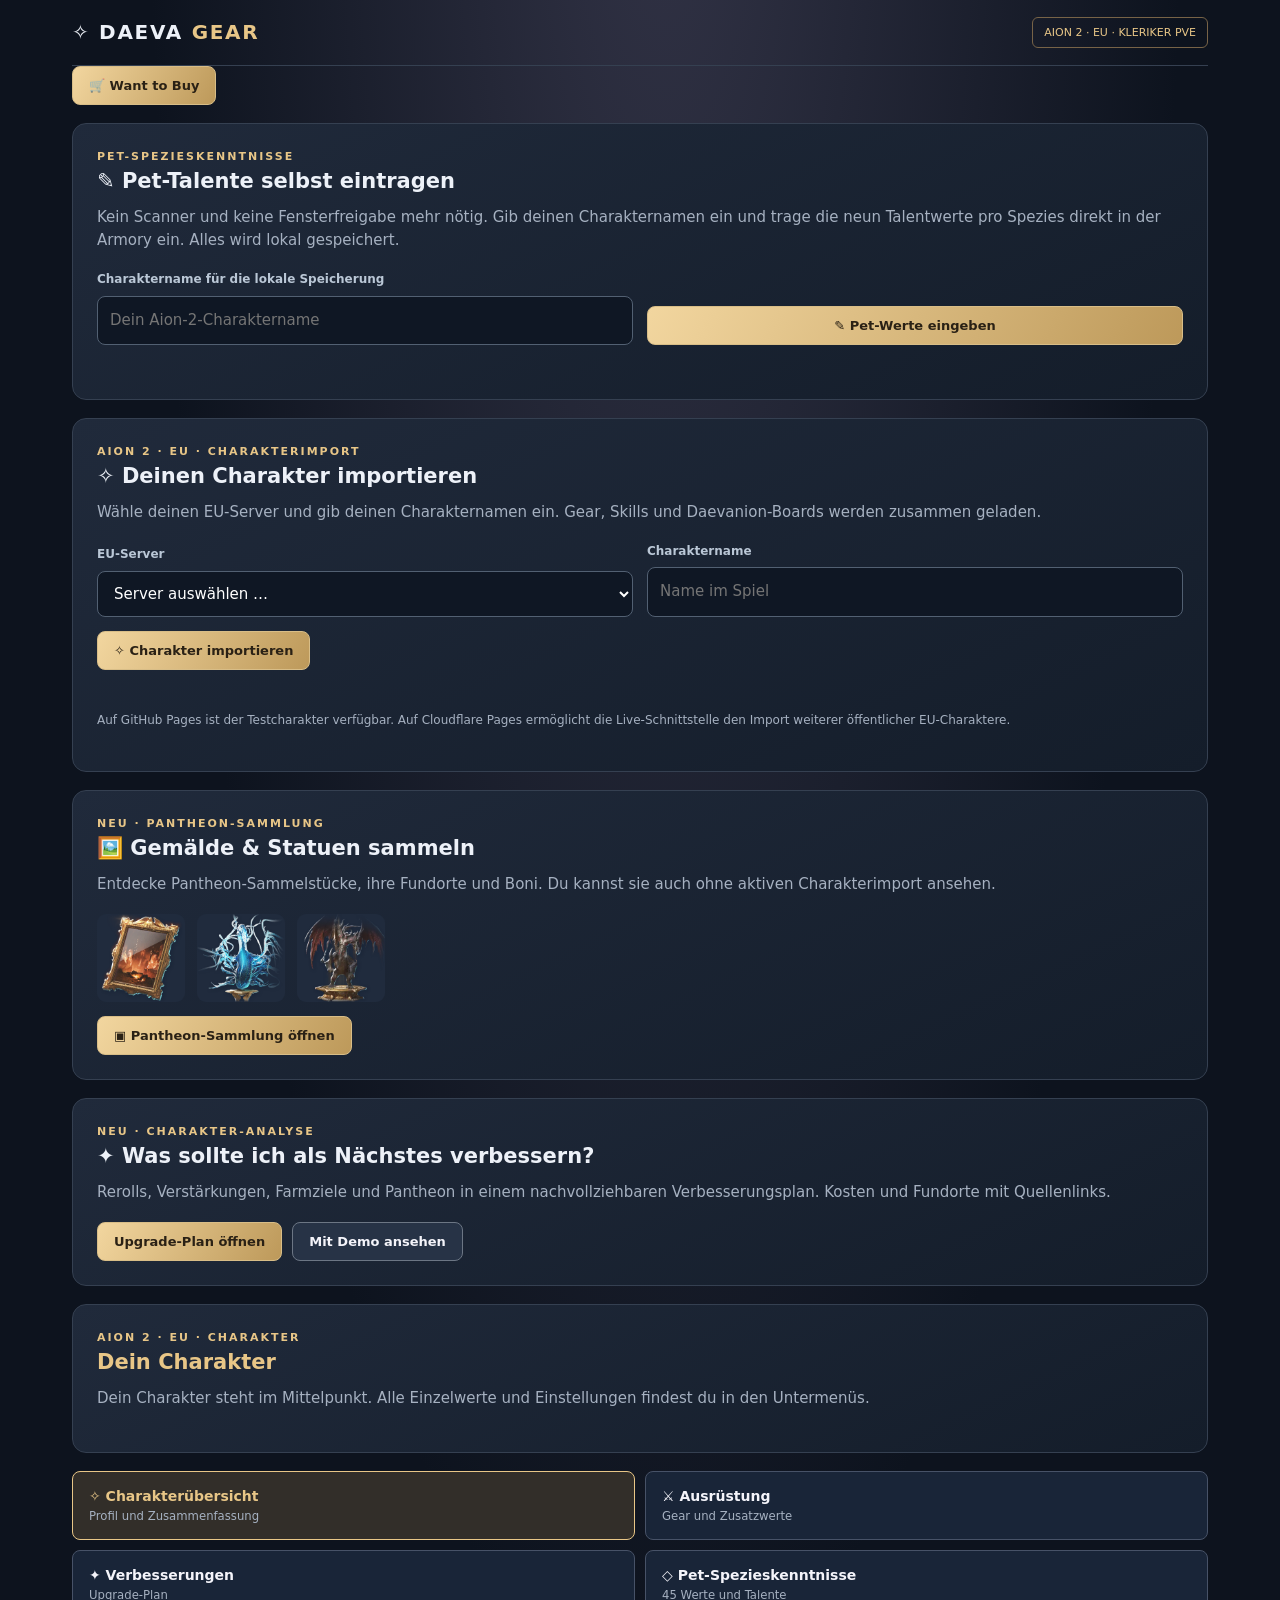
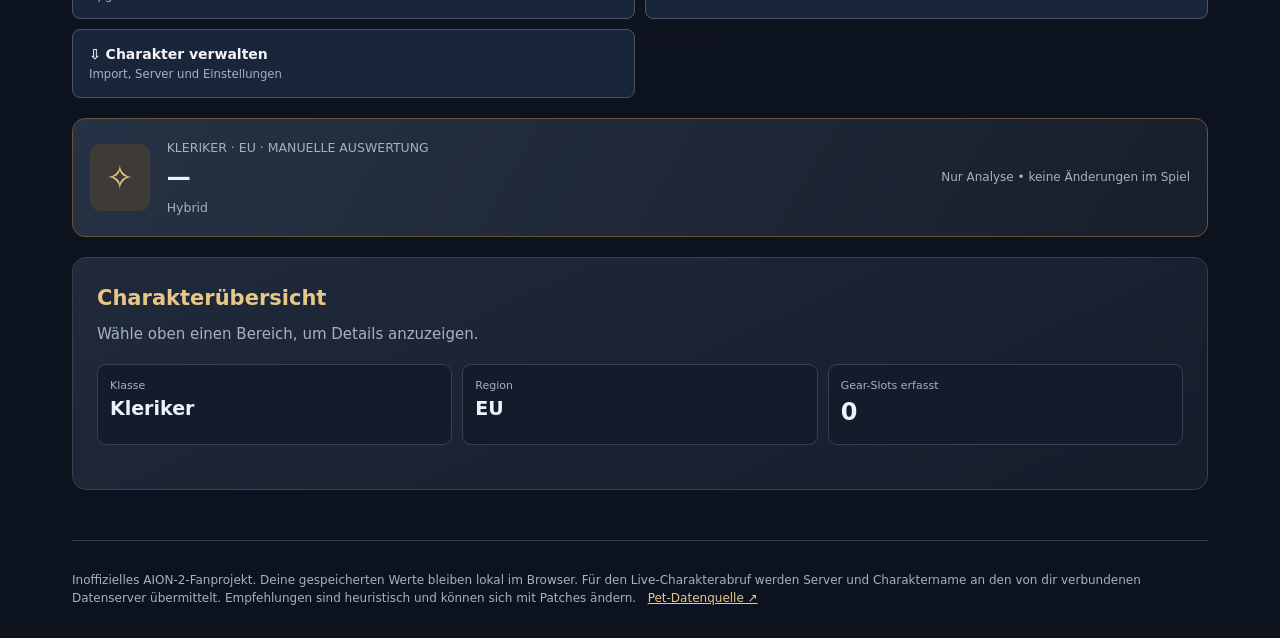
==== commit 5041ab89: "Simplify AION character dashboard and place details in submenus" ====
--- a/aion2-gear-checker/index.html
+++ b/aion2-gear-checker/index.html
@@ -6,13 +6,25 @@
 *{box-sizing:border-box}html{scroll-behavior:smooth}body{margin:0;background:radial-gradient(ellipse at 52% -10%,#323346,transparent 55%),var(--bg);color:var(--ink);font:15px/1.55 system-ui,Segoe UI,Arial,sans-serif}
 a{color:var(--gold)}.wrap{max-width:1180px;margin:0 auto;padding:0 22px}.top{display:flex;justify-content:space-between;align-items:center;border-bottom:1px solid var(--line);padding:17px 0}.brand{font-weight:900;letter-spacing:1.7px;font-size:20px}.brand span{color:var(--gold)}.region{font-size:11px;border:1px solid #776347;padding:6px 11px;border-radius:6px;color:var(--gold)}.hero{padding:52px 0 26px}.eyebrow{font-size:11px;letter-spacing:2px;color:var(--gold);font-weight:800}.hero h1{font-size:clamp(30px,5vw,51px);line-height:1.08;max-width:780px;letter-spacing:-1.5px;margin:12px 0}.hero em{color:var(--gold);font-style:normal}.hero p{color:var(--muted);max-width:740px}.panel{background:linear-gradient(155deg,#202a3b,#141d2a);border:1px solid var(--line);border-radius:14px;padding:24px;margin:18px 0}.panel h2{font-size:21px;margin:0 0 8px}.panel p{color:var(--muted);margin:0 0 18px}.info{border-left:3px solid var(--gold);background:#4c3d231f;padding:11px 15px;border-radius:5px;margin:16px 0;color:#e6d6b8;font-size:13px}.grid{display:grid;grid-template-columns:repeat(2,minmax(0,1fr));gap:14px}.grid.third{grid-template-columns:repeat(3,minmax(0,1fr))}.field{display:flex;flex-direction:column;gap:7px}.field label{font-size:12px;font-weight:700;color:#bac7d6}input,select,textarea{width:100%;background:#0f1724;color:white;border:1px solid #526072;border-radius:8px;font:inherit;padding:12px;outline:none}input:focus,select:focus,textarea:focus{border-color:var(--gold)}textarea{resize:vertical;min-height:108px}button,.button{border:1px solid #6c7684;border-radius:8px;padding:11px 16px;font:700 13px system-ui,Arial;cursor:pointer;background:#273346;color:#f4f4fa;text-decoration:none;display:inline-block;text-align:center}button:hover,.button:hover{filter:brightness(1.15)}.primary{background:linear-gradient(120deg,#f2d69f,#bd995a);color:#2a2115;border-color:#d8bd87}.actions{display:flex;gap:10px;flex-wrap:wrap;align-items:center;margin-top:14px}.muted{color:var(--muted)}.tiny{font-size:12px}.status{min-height:22px;font-size:13px;margin-top:8px;color:var(--good)}.status.error{color:var(--bad)}.hidden{display:none!important}.char{display:flex;gap:17px;align-items:center;flex-wrap:wrap;border:1px solid #665637;background:linear-gradient(120deg,#263245,#171f2a);border-radius:13px;padding:17px;margin:20px 0}.symbol{font-size:33px;color:var(--gold);padding:8px 16px;background:#3e3a36;border-radius:10px}.char strong{display:block;font-size:24px}.char small{color:var(--muted)}.tabs{display:flex;gap:6px;overflow:auto;border-bottom:1px solid var(--line);margin:20px 0 16px}.tabs button{border:0;background:none;color:var(--muted);border-radius:0;border-bottom:2px solid transparent;padding:14px 17px;white-space:nowrap}.tabs .active{color:var(--gold);border-color:var(--gold)}.card{background:var(--box);border:1px solid var(--line);border-radius:11px;padding:17px}.card strong{font-size:15px}.slothead{display:flex;justify-content:space-between;align-items:flex-start;gap:10px}.pill{border:1px solid #668777;border-radius:5px;padding:3px 8px;color:var(--good);font-size:11px;font-weight:800}.pill.bad{color:var(--bad);border-color:#996469}.pill.unknown{color:var(--muted);border-color:#5c6878}.stattag{padding:6px 0;border-bottom:1px solid #2b3747;font-size:13px;display:flex;justify-content:space-between;gap:9px}.stattag b.good{color:var(--good)}.stattag b.bad{color:var(--bad)}.stattag b.mid{color:var(--gold)}.tip{font-size:12px;color:var(--muted);margin:13px 0 0}.petgrid{display:grid;grid-template-columns:repeat(3,minmax(0,1fr));gap:9px;margin-top:14px}.petcell{background:var(--box2);border:1px solid #354152;border-radius:7px;padding:12px}.petcell small{display:block;font-size:10px;color:var(--gold)}.petcell b{font-size:13px}.petcell div{font-size:12px;color:var(--muted);margin-top:5px}.stats{display:flex;gap:10px;flex-wrap:wrap;margin:12px 0 20px}.stats>div{flex:1;min-width:130px;padding:12px;background:var(--box2);border:1px solid var(--line);border-radius:9px}.stats small{display:block;color:var(--muted);font-size:11px}.stats strong{font-size:24px}.foot{font-size:12px;color:var(--muted);border-top:1px solid var(--line);padding:30px 0;margin-top:50px}.empty{text-align:center;color:var(--muted);padding:22px;border:1px dashed #495465;border-radius:8px}.right{margin-left:auto}
 @media(max-width:730px){.grid,.grid.third{grid-template-columns:1fr}.petgrid{grid-template-columns:repeat(2,minmax(0,1fr))}.panel{padding:17px}.hero{padding-top:33px}.top .brand{font-size:15px}.slothead{flex-wrap:wrap}}
-.gear-modern{position:relative;overflow:hidden;cursor:pointer}.gear-modern:hover{border-color:#bb975a}.gear-modern:focus-within{border-color:#dfb873}.gear-modern-head{display:flex;gap:13px;align-items:center}.gear-icon{height:57px;width:57px;flex:0 0 57px;border:1px solid #917646;background:linear-gradient(145deg,#514333,#171f31);border-radius:10px;display:grid;place-items:center;position:relative;font-size:29px;color:#e5cc91}.gear-icon-photo{position:absolute;inset:3px;width:calc(100% - 6px);height:calc(100% - 6px);object-fit:contain;background:#121a27;border-radius:6px;z-index:1}.gear-item-info{min-width:0;flex:1}.gear-item-title{display:block;overflow-wrap:anywhere}.gear-meta{font-size:11px;color:#dcbf85;display:flex;gap:10px}.gear-modern .pill{font-size:10px;white-space:nowrap}.gear-rolls{margin-top:13px;display:grid;gap:5px}.gear-roll{border-left:3px solid transparent;display:flex;align-items:center;gap:9px;border-radius:7px;background:#121b2a;padding:9px 10px;font-size:12px}.gear-mark{display:grid;place-items:center;flex:0 0 20px;width:20px;height:20px;border-radius:50%;font-size:13px;font-weight:900}.gear-mark.good{background:#214f3c;color:#8df2b6}.gear-mark.mid{background:#544322;color:#f6cc79}.gear-mark.bad{background:#542b31;color:#ffa6ac}.gear-roll.good{background:#173729;border-left-color:#49cb83}.gear-roll.mid{background:#39321e;border-left-color:#e3bd64}.gear-roll.bad{background:#42252b;border-left-color:#ed818b}.gear-roll-name{flex:1;min-width:0}.gear-roll-rating{font-size:10px;text-align:right}.gear-roll-rating.good{color:#8df2b6}.gear-roll-rating.mid{color:#f6cc79}.gear-roll-rating.bad{color:#ffa6ac}.gear-unknown{font-size:12px;color:#a6b1c1;display:flex;align-items:center;gap:9px}@media(max-width:600px){.gear-modern-head{flex-wrap:wrap}.gear-modern-head .pill{margin-left:70px}.gear-roll-rating{max-width:100px}}</style><link rel="stylesheet" href="./pet-species.css?v=2"></head><body><div class="wrap">
+.gear-modern{position:relative;overflow:hidden;cursor:pointer}.gear-modern:hover{border-color:#bb975a}.gear-modern:focus-within{border-color:#dfb873}.gear-modern-head{display:flex;gap:13px;align-items:center}.gear-icon{height:57px;width:57px;flex:0 0 57px;border:1px solid #917646;background:linear-gradient(145deg,#514333,#171f31);border-radius:10px;display:grid;place-items:center;position:relative;font-size:29px;color:#e5cc91}.gear-icon-photo{position:absolute;inset:3px;width:calc(100% - 6px);height:calc(100% - 6px);object-fit:contain;background:#121a27;border-radius:6px;z-index:1}.gear-item-info{min-width:0;flex:1}.gear-item-title{display:block;overflow-wrap:anywhere}.gear-meta{font-size:11px;color:#dcbf85;display:flex;gap:10px}.gear-modern .pill{font-size:10px;white-space:nowrap}.gear-rolls{margin-top:13px;display:grid;gap:5px}.gear-roll{border-left:3px solid transparent;display:flex;align-items:center;gap:9px;border-radius:7px;background:#121b2a;padding:9px 10px;font-size:12px}.gear-mark{display:grid;place-items:center;flex:0 0 20px;width:20px;height:20px;border-radius:50%;font-size:13px;font-weight:900}.gear-mark.good{background:#214f3c;color:#8df2b6}.gear-mark.mid{background:#544322;color:#f6cc79}.gear-mark.bad{background:#542b31;color:#ffa6ac}.gear-roll.good{background:#173729;border-left-color:#49cb83}.gear-roll.mid{background:#39321e;border-left-color:#e3bd64}.gear-roll.bad{background:#42252b;border-left-color:#ed818b}.gear-roll-name{flex:1;min-width:0}.gear-roll-rating{font-size:10px;text-align:right}.gear-roll-rating.good{color:#8df2b6}.gear-roll-rating.mid{color:#f6cc79}.gear-roll-rating.bad{color:#ffa6ac}.gear-unknown{font-size:12px;color:#a6b1c1;display:flex;align-items:center;gap:9px}@media(max-width:600px){.gear-modern-head{flex-wrap:wrap}.gear-modern-head .pill{margin-left:70px}.gear-roll-rating{max-width:100px}}</style><link rel="stylesheet" href="./pet-species.css?v=2"><style id="armory-clean-layout">
+.hero{display:none!important}
+.armory-home{margin:18px 0 12px}
+.armory-home h2{margin:0 0 8px;color:var(--gold)}
+.armory-menu{display:grid;grid-template-columns:repeat(2,minmax(0,1fr));gap:10px;margin:16px 0}
+.armory-menu button{text-align:left;background:#192538;border:1px solid #475267;padding:16px;font-size:14px}
+.armory-menu button.active{border-color:var(--gold);color:var(--gold);background:#322e29}
+.armory-menu small{display:block;color:var(--muted);font-weight:400;margin-top:5px}
+.armory-folded{display:none!important}
+#dash>.tabs{display:none!important}
+#armory-intro{margin-top:15px}
+@media(max-width:600px){.armory-menu{grid-template-columns:1fr}}
+</style></head><body><div class="wrap">
 <header class="top"><div class="brand">✧ DAEVA <span>GEAR</span></div><div class="region">AION 2 · EU · KLERIKER PVE</div></header>
 <section class="hero"><div class="eyebrow">GEAR OPTIMIEREN • PETS VERGLEICHEN</div><h1>Finde die <em>Schwachstellen</em> deiner Ausrüstung.</h1><p>Importiere deinen EU-Charakter über Server und Name und überprüfe Gear, Fähigkeiten, Daevanion-Tafeln und PvE-Empfehlungen – ganz ohne Installation oder Zugangsdaten.</p></section>
 <section class="panel hidden" id="manual-preparation" aria-hidden="true"><h2>1. Deinen Charakter vorbereiten</h2><div class="info"><b>Hinweis zum automatischen Import:</b> Diese GitHub-Pages-Version kann noch keine NCSOFT-Charakterdaten direkt abrufen. GitHub Pages führt keinen Datenserver aus. Du kannst dein Gear hier aber schon eingeben und vergleichen. Für den Live-Import brauchen wir später einen kleinen Online-Dienst.</div>
 <div class="grid"><div class="field"><label for="charname">Dein Charaktername</label><input id="charname" placeholder="z. B. mein Kleriker" maxlength="45" value="Mein Kleriker"></div><div class="field"><label for="mode">PvE-Spielstil</label><select id="mode"><option value="hybrid">Hybrid (Heilung + Schaden)</option><option value="heal">Gruppenheilung</option><option value="dps">Boss-Schaden</option></select></div></div>
 <div class="actions"><button id="start" class="primary">✧ Meinen Charakter erstellen</button><button id="restore">Gespeicherte Werte laden</button><button id="demo">Demo ansehen</button><a class="button" target="_blank" rel="noopener noreferrer" href="https://aion2.plaync.com/en-us/characters/index?region=eu">Offizielle EU-Charaktersuche ↗</a></div><div class="status" id="status" role="status"></div></section>
-<section id="dash" class="hidden"><div class="char"><div class="symbol">✧</div><div><small>KLERIKER · EU · <span id="type">MANUELLE AUSWERTUNG</span></small><strong id="current">—</strong><small id="current-mode">Hybrid</small></div><div class="right tiny muted">Nur Analyse • keine Änderungen im Spiel</div></div>
+<section class="armory-home" id="armory-home"><div id="armory-intro" class="panel"><div class="eyebrow">AION 2 · EU · CHARAKTER</div><h2>Dein Charakter</h2><p>Dein Charakter steht im Mittelpunkt. Alle Einzelwerte und Einstellungen findest du in den Untermenüs.</p></div><nav class="armory-menu" aria-label="Charakter-Untermenüs"><button type="button" data-armory="overview" class="active">✧ Charakterübersicht<small>Profil und Zusammenfassung</small></button><button type="button" data-armory="gear">⚔ Ausrüstung<small>Gear und Zusatzwerte</small></button><button type="button" data-armory="upgrades">✦ Verbesserungen<small>Upgrade-Plan</small></button><button type="button" data-armory="pets">◇ Pet-Spezieskenntnisse<small>45 Werte und Talente</small></button><button type="button" data-armory="import">⇩ Charakter verwalten<small>Import, Server und Einstellungen</small></button></nav><div id="armory-overview" class="panel"><h2>Charakterübersicht</h2><p>Wähle oben einen Bereich, um Details anzuzeigen.</p><div class="stats"><div><small>Klasse</small><strong style="font-size:19px">Kleriker</strong></div><div><small>Region</small><strong style="font-size:19px">EU</strong></div><div><small>Gear-Slots erfasst</small><strong id="armory-gear-count">0</strong></div></div></div></section><section id="dash" class="hidden"><div class="char"><div class="symbol">✧</div><div><small>KLERIKER · EU · <span id="type">MANUELLE AUSWERTUNG</span></small><strong id="current">—</strong><small id="current-mode">Hybrid</small></div><div class="right tiny muted">Nur Analyse • keine Änderungen im Spiel</div></div>
 <div class="tabs"><button data-tab="gear" class="active">⚔ Gear</button><button data-tab="upgrades">✦ Upgrade-Plan</button><button data-tab="pets">◇ Pets (45 Slots)</button></div>
 <section id="tab-gear"><section class="panel"><h2>Deine Ausrüstung</h2><p>Dein importiertes Gear erscheint unten. Tippe auf einen Gegenstand für Details. Bei Bedarf kannst du einzelne Werte hier manuell korrigieren.</p>
 <form id="editform"><div class="grid third"><div class="field"><label for="slot">Ausrüstungsplatz</label><select id="slot"></select></div><div class="field"><label for="itemname">Gegenstand</label><input id="itemname" maxlength="110" placeholder="z. B. Streitkolben"></div><div class="field"><label for="plus">Verbesserungsstufe</label><input id="plus" type="number" min="0" max="99" value="0"></div></div><div class="field" style="margin-top:12px"><label for="rolls">Zusatzwerte / Seelenbindung – jeweils eine Zeile</label><textarea id="rolls" placeholder="Schadensverstärkung 2,7 %&#10;Kampftempo 3,1 %&#10;MP +92"></textarea></div><div class="actions"><button type="submit" class="primary">✓ Gear übernehmen & bewerten</button><button id="remove" type="button">Diesen Slot entfernen</button><button id="clear" type="button">Alles zurücksetzen</button></div></form></section>
@@ -164,4 +176,37 @@
   render();
  }
 }catch(e){/* No previously saved data; import normally. */}
-</script><script src="./gear-detail.js?v=8"></script><script src="./nc-official-import.js?v=7"></script><script src="./nc-visuals.js?v=5"></script><script src="./pantheon.js?v=2"></script><script src="./pantheon-inference.js?v=1"></script><script src="./pantheon-screenshot.js?v=5"></script><script src="./upgrade-advisor-core.js?v=1"></script><script src="./upgrade-advisor.js?v=1"></script><script src="./pet-species.js?v=5"></script><script src="./pet-scanner-start.js?v=3"></script><script src="./want-to-buy.js?v=2"></script></body></html>+</script><script src="./gear-detail.js?v=8"></script><script src="./nc-official-import.js?v=7"></script><script src="./nc-visuals.js?v=5"></script><script src="./pantheon.js?v=2"></script><script src="./pantheon-inference.js?v=1"></script><script src="./pantheon-screenshot.js?v=5"></script><script src="./upgrade-advisor-core.js?v=1"></script><script src="./upgrade-advisor.js?v=1"></script><script src="./pet-species.js?v=5"></script><script src="./pet-scanner-start.js?v=4"></script><script src="./want-to-buy.js?v=2"></script><script id="armory-clean-script">
+(function(){
+const buttons=[...document.querySelectorAll('[data-armory]')];
+const sections=['gear','upgrades','pets'];
+function update(){
+ const count=document.getElementById('count');
+ const preview=document.getElementById('armory-gear-count');
+ if(count&&preview)preview.textContent=count.textContent||'0';
+ const dash=document.getElementById('dash');
+ const char=document.querySelector('#dash .char');
+ const menu=document.getElementById('armory-home');
+ if(dash&&char&&menu&&char.parentElement===dash)menu.insertBefore(char,document.getElementById('armory-overview'));
+}
+function select(section){
+ buttons.forEach(b=>b.classList.toggle('active',b.dataset.armory===section));
+ document.getElementById('armory-overview')?.classList.toggle('armory-folded',section!=='overview');
+ document.querySelectorAll('#dash [data-tab]').forEach(b=>{if(b.dataset.tab===section)b.click()});
+ const dash=document.getElementById('dash');
+ if(dash) {
+   sections.forEach(x=>document.getElementById('tab-'+x)?.classList.toggle('armory-folded',section!==x));
+   dash.classList.toggle('armory-folded',section==='overview'||section==='import');
+ }
+ const importPanel=document.getElementById('manual-preparation');
+ if(importPanel)importPanel.classList.toggle('armory-folded',section!=='import');
+ update();
+}
+buttons.forEach(b=>b.addEventListener('click',()=>select(b.dataset.armory)));
+const obs=new MutationObserver(()=>update());
+const root=document.getElementById('dash');
+if(root)obs.observe(root,{attributes:true,attributeFilter:['class']});
+select('overview');
+setTimeout(()=>{update();select('overview')},0);
+})();
+</script></body></html>
--- a/aion2-gear-checker/pet-species.css
+++ b/aion2-gear-checker/pet-species.css
@@ -22,3 +22,13 @@
 #pet-list .ps-tip{font-size:11px;color:#cad6e4;margin-top:8px}
 #pet-list .ps-tip b{color:#f0cb8b}
 @media(max-width:640px){#pet-list .ps-grid{grid-template-columns:1fr}}
+
+/* Manuelle Eingabe: kompakte Slots, frei eingebbare Talentnamen und Zahlenwerte. */
+#pet-list .ps-name .ps-count{display:inline-block;margin-left:9px;padding:2px 8px;border-radius:999px;background:#293b4b;border:1px solid #52687c;color:#e6edfa;font-size:11px;font-weight:600}
+#pet-list .ps-saved{min-height:20px;color:#8ee1b1;font-size:12px;margin:0 0 10px}
+#pet-list .ps-grid{grid-template-columns:repeat(auto-fill,minmax(245px,1fr))}
+#pet-list .ps-cell input{width:100%;min-height:38px;padding:9px;font-size:13px}
+#pet-list .ps-cell select{min-height:38px}
+#pet-list .ps-title{font-size:12px;align-items:center}
+#pet-list .ps-title .ps-state{font-size:11px;white-space:nowrap}
+@media(max-width:640px){#pet-list .ps-grid{grid-template-columns:1fr}}
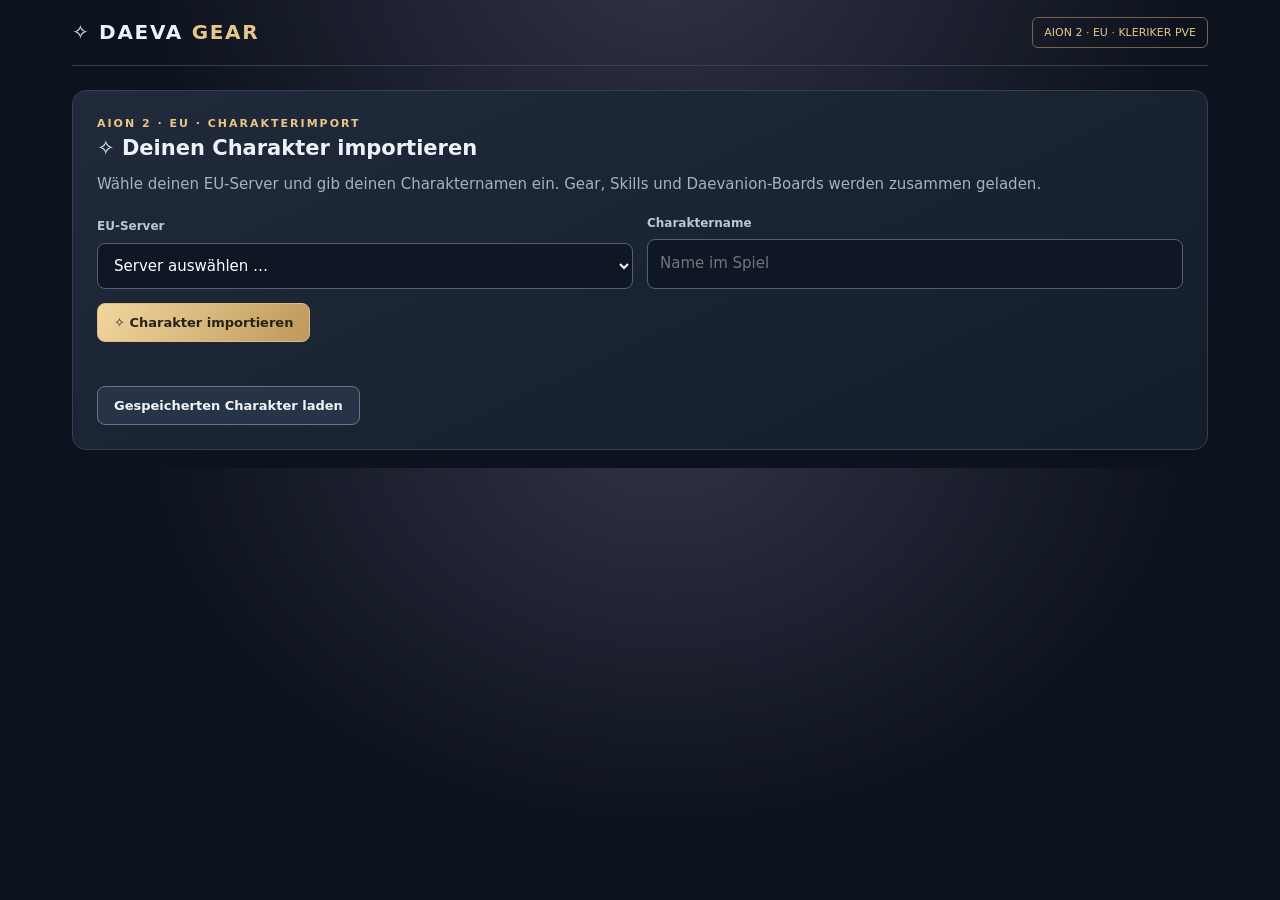
==== commit 95a6087f: "Show only character selection before import and hide secondary panels on entry" ====
--- a/aion2-gear-checker/index.html
+++ b/aion2-gear-checker/index.html
@@ -18,7 +18,16 @@
 #dash>.tabs{display:none!important}
 #armory-intro{margin-top:15px}
 @media(max-width:600px){.armory-menu{grid-template-columns:1fr}}
-</style></head><body><div class="wrap">
+</style><style id="armory-entry-style">
+body.armory-pick-mode .wrap > :not(.top):not(#nc-official-import){display:none!important}
+body.armory-pick-mode #nc-official-import{display:block!important;margin-top:24px}
+body.armory-pick-mode #nc-official-import #nc-api-hint{display:none}
+body.armory-loaded .wrap > section:not(#armory-home):not(#dash):not(#nc-official-import){display:none!important}
+body.armory-loaded #nc-official-import{display:none!important}
+body.armory-loaded #armory-intro{display:none}
+body.armory-loaded .armory-menu{margin-top:16px}
+#armory-back{margin:10px 0 0}
+</style></head><body class="armory-pick-mode"><div class="wrap">
 <header class="top"><div class="brand">✧ DAEVA <span>GEAR</span></div><div class="region">AION 2 · EU · KLERIKER PVE</div></header>
 <section class="hero"><div class="eyebrow">GEAR OPTIMIEREN • PETS VERGLEICHEN</div><h1>Finde die <em>Schwachstellen</em> deiner Ausrüstung.</h1><p>Importiere deinen EU-Charakter über Server und Name und überprüfe Gear, Fähigkeiten, Daevanion-Tafeln und PvE-Empfehlungen – ganz ohne Installation oder Zugangsdaten.</p></section>
 <section class="panel hidden" id="manual-preparation" aria-hidden="true"><h2>1. Deinen Charakter vorbereiten</h2><div class="info"><b>Hinweis zum automatischen Import:</b> Diese GitHub-Pages-Version kann noch keine NCSOFT-Charakterdaten direkt abrufen. GitHub Pages führt keinen Datenserver aus. Du kannst dein Gear hier aber schon eingeben und vergleichen. Für den Live-Import brauchen wir später einen kleinen Online-Dienst.</div>
@@ -209,4 +218,46 @@
 select('overview');
 setTimeout(()=>{update();select('overview')},0);
 })();
+</script><script id="armory-entry-script">
+(function(){
+ const body=document.body;
+ const importer=document.getElementById('nc-official-import');
+ const home=document.getElementById('armory-home');
+ const feedback=document.getElementById('nc-feedback');
+ if(!importer||!home)return;
+ const saved=document.createElement('div');
+ saved.className='actions';
+ saved.innerHTML='<button type="button" id="armory-load-saved">Gespeicherten Charakter laden</button>';
+ importer.append(saved);
+ const back=document.createElement('button');
+ back.id='armory-back';back.type='button';back.textContent='← Anderen Charakter auswählen';
+ home.prepend(back);
+ const showProfile=()=>{
+  body.classList.remove('armory-pick-mode');
+  body.classList.add('armory-loaded');
+  document.querySelector('[data-armory="overview"]')?.click();
+  window.scrollTo({top:0,behavior:'smooth'});
+ };
+ back.addEventListener('click',()=>{
+  body.classList.remove('armory-loaded');
+  body.classList.add('armory-pick-mode');
+  window.scrollTo({top:0,behavior:'smooth'});
+ });
+ saved.querySelector('button').addEventListener('click',()=>{
+  try{
+   const x=JSON.parse(localStorage.getItem('aion2-checker-eu-v1')||'null');
+   if(!x||!x.name||!x.gear)throw Error();
+   data=x;isDemo=false;
+   document.getElementById('dash').classList.remove('hidden');
+   document.getElementById('charname').value=x.name;
+   document.getElementById('type').textContent=x.sourceRef?'NCSOFT · GESPEICHERT':'GESPEICHERTE AUSWERTUNG';
+   render();showProfile();
+  }catch{feedback.textContent='Kein gespeicherter Charakter vorhanden.';feedback.classList.add('error');}
+ });
+ if(feedback){
+  new MutationObserver(()=>{
+   if((feedback.textContent||'').startsWith('Import erfolgreich:'))showProfile();
+  }).observe(feedback,{childList:true,characterData:true,subtree:true});
+ }
+})();
 </script></body></html>
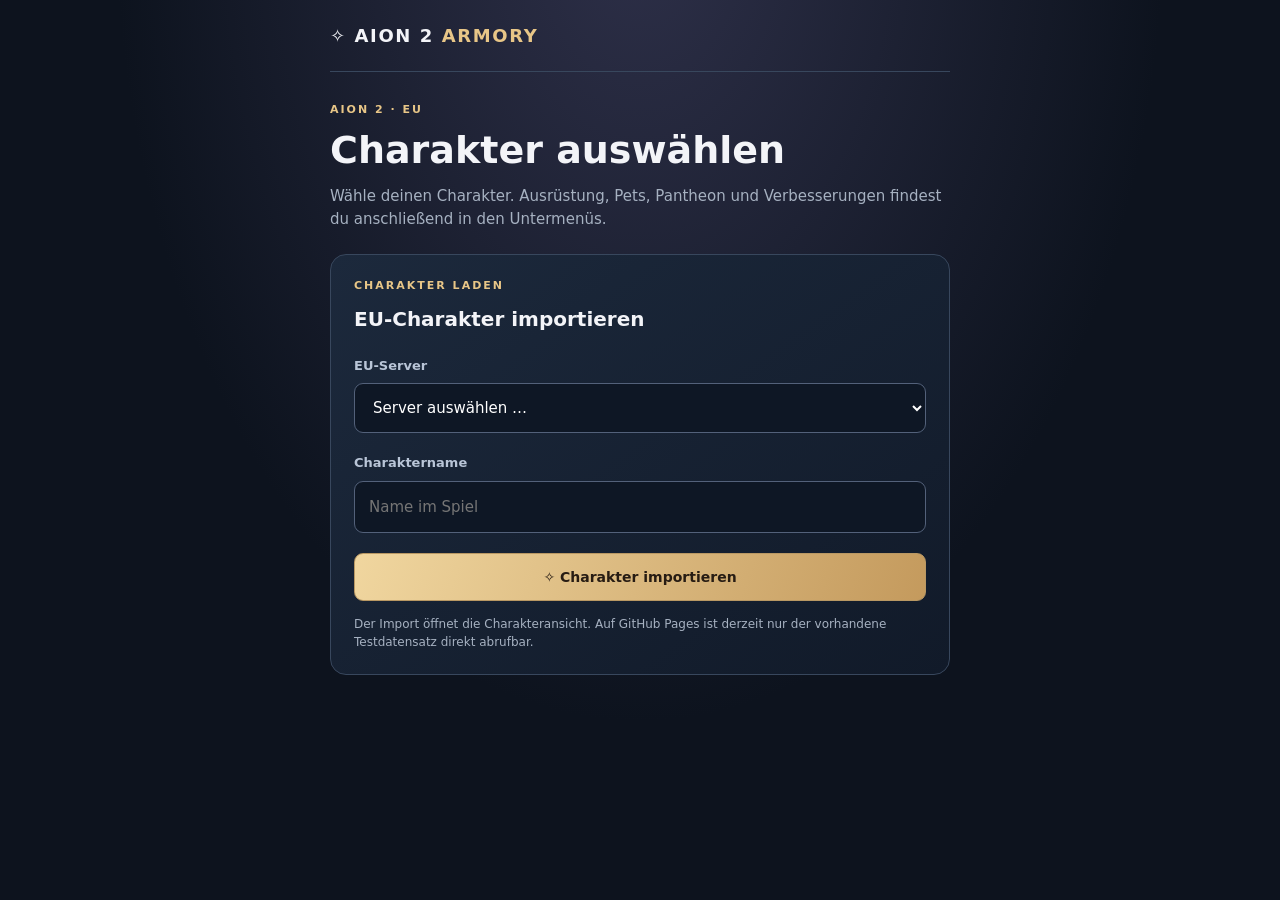
==== commit dca8118d: "Make AION homepage a dedicated character-only selector" ====
--- a/aion2-gear-checker/index.html
+++ b/aion2-gear-checker/index.html
@@ -1,263 +1,87 @@
 <!doctype html>
-<html lang="de"><head><meta charset="utf-8"><meta name="viewport" content="width=device-width,initial-scale=1"><meta name="theme-color" content="#111722">
-<title>AION 2 | Daeva Gear Checker EU</title>
+<html lang="de">
+<head>
+<meta charset="utf-8">
+<meta name="viewport" content="width=device-width,initial-scale=1">
+<meta name="theme-color" content="#0d131e">
+<title>AION 2 Armory · Charakter auswählen</title>
 <style>
-:root{--bg:#0d131e;--box:#192231;--box2:#131c2a;--line:#354051;--ink:#edf1f8;--muted:#a6b1c1;--gold:#e8c687;--good:#7fe0af;--bad:#f09595}
-*{box-sizing:border-box}html{scroll-behavior:smooth}body{margin:0;background:radial-gradient(ellipse at 52% -10%,#323346,transparent 55%),var(--bg);color:var(--ink);font:15px/1.55 system-ui,Segoe UI,Arial,sans-serif}
-a{color:var(--gold)}.wrap{max-width:1180px;margin:0 auto;padding:0 22px}.top{display:flex;justify-content:space-between;align-items:center;border-bottom:1px solid var(--line);padding:17px 0}.brand{font-weight:900;letter-spacing:1.7px;font-size:20px}.brand span{color:var(--gold)}.region{font-size:11px;border:1px solid #776347;padding:6px 11px;border-radius:6px;color:var(--gold)}.hero{padding:52px 0 26px}.eyebrow{font-size:11px;letter-spacing:2px;color:var(--gold);font-weight:800}.hero h1{font-size:clamp(30px,5vw,51px);line-height:1.08;max-width:780px;letter-spacing:-1.5px;margin:12px 0}.hero em{color:var(--gold);font-style:normal}.hero p{color:var(--muted);max-width:740px}.panel{background:linear-gradient(155deg,#202a3b,#141d2a);border:1px solid var(--line);border-radius:14px;padding:24px;margin:18px 0}.panel h2{font-size:21px;margin:0 0 8px}.panel p{color:var(--muted);margin:0 0 18px}.info{border-left:3px solid var(--gold);background:#4c3d231f;padding:11px 15px;border-radius:5px;margin:16px 0;color:#e6d6b8;font-size:13px}.grid{display:grid;grid-template-columns:repeat(2,minmax(0,1fr));gap:14px}.grid.third{grid-template-columns:repeat(3,minmax(0,1fr))}.field{display:flex;flex-direction:column;gap:7px}.field label{font-size:12px;font-weight:700;color:#bac7d6}input,select,textarea{width:100%;background:#0f1724;color:white;border:1px solid #526072;border-radius:8px;font:inherit;padding:12px;outline:none}input:focus,select:focus,textarea:focus{border-color:var(--gold)}textarea{resize:vertical;min-height:108px}button,.button{border:1px solid #6c7684;border-radius:8px;padding:11px 16px;font:700 13px system-ui,Arial;cursor:pointer;background:#273346;color:#f4f4fa;text-decoration:none;display:inline-block;text-align:center}button:hover,.button:hover{filter:brightness(1.15)}.primary{background:linear-gradient(120deg,#f2d69f,#bd995a);color:#2a2115;border-color:#d8bd87}.actions{display:flex;gap:10px;flex-wrap:wrap;align-items:center;margin-top:14px}.muted{color:var(--muted)}.tiny{font-size:12px}.status{min-height:22px;font-size:13px;margin-top:8px;color:var(--good)}.status.error{color:var(--bad)}.hidden{display:none!important}.char{display:flex;gap:17px;align-items:center;flex-wrap:wrap;border:1px solid #665637;background:linear-gradient(120deg,#263245,#171f2a);border-radius:13px;padding:17px;margin:20px 0}.symbol{font-size:33px;color:var(--gold);padding:8px 16px;background:#3e3a36;border-radius:10px}.char strong{display:block;font-size:24px}.char small{color:var(--muted)}.tabs{display:flex;gap:6px;overflow:auto;border-bottom:1px solid var(--line);margin:20px 0 16px}.tabs button{border:0;background:none;color:var(--muted);border-radius:0;border-bottom:2px solid transparent;padding:14px 17px;white-space:nowrap}.tabs .active{color:var(--gold);border-color:var(--gold)}.card{background:var(--box);border:1px solid var(--line);border-radius:11px;padding:17px}.card strong{font-size:15px}.slothead{display:flex;justify-content:space-between;align-items:flex-start;gap:10px}.pill{border:1px solid #668777;border-radius:5px;padding:3px 8px;color:var(--good);font-size:11px;font-weight:800}.pill.bad{color:var(--bad);border-color:#996469}.pill.unknown{color:var(--muted);border-color:#5c6878}.stattag{padding:6px 0;border-bottom:1px solid #2b3747;font-size:13px;display:flex;justify-content:space-between;gap:9px}.stattag b.good{color:var(--good)}.stattag b.bad{color:var(--bad)}.stattag b.mid{color:var(--gold)}.tip{font-size:12px;color:var(--muted);margin:13px 0 0}.petgrid{display:grid;grid-template-columns:repeat(3,minmax(0,1fr));gap:9px;margin-top:14px}.petcell{background:var(--box2);border:1px solid #354152;border-radius:7px;padding:12px}.petcell small{display:block;font-size:10px;color:var(--gold)}.petcell b{font-size:13px}.petcell div{font-size:12px;color:var(--muted);margin-top:5px}.stats{display:flex;gap:10px;flex-wrap:wrap;margin:12px 0 20px}.stats>div{flex:1;min-width:130px;padding:12px;background:var(--box2);border:1px solid var(--line);border-radius:9px}.stats small{display:block;color:var(--muted);font-size:11px}.stats strong{font-size:24px}.foot{font-size:12px;color:var(--muted);border-top:1px solid var(--line);padding:30px 0;margin-top:50px}.empty{text-align:center;color:var(--muted);padding:22px;border:1px dashed #495465;border-radius:8px}.right{margin-left:auto}
-@media(max-width:730px){.grid,.grid.third{grid-template-columns:1fr}.petgrid{grid-template-columns:repeat(2,minmax(0,1fr))}.panel{padding:17px}.hero{padding-top:33px}.top .brand{font-size:15px}.slothead{flex-wrap:wrap}}
-.gear-modern{position:relative;overflow:hidden;cursor:pointer}.gear-modern:hover{border-color:#bb975a}.gear-modern:focus-within{border-color:#dfb873}.gear-modern-head{display:flex;gap:13px;align-items:center}.gear-icon{height:57px;width:57px;flex:0 0 57px;border:1px solid #917646;background:linear-gradient(145deg,#514333,#171f31);border-radius:10px;display:grid;place-items:center;position:relative;font-size:29px;color:#e5cc91}.gear-icon-photo{position:absolute;inset:3px;width:calc(100% - 6px);height:calc(100% - 6px);object-fit:contain;background:#121a27;border-radius:6px;z-index:1}.gear-item-info{min-width:0;flex:1}.gear-item-title{display:block;overflow-wrap:anywhere}.gear-meta{font-size:11px;color:#dcbf85;display:flex;gap:10px}.gear-modern .pill{font-size:10px;white-space:nowrap}.gear-rolls{margin-top:13px;display:grid;gap:5px}.gear-roll{border-left:3px solid transparent;display:flex;align-items:center;gap:9px;border-radius:7px;background:#121b2a;padding:9px 10px;font-size:12px}.gear-mark{display:grid;place-items:center;flex:0 0 20px;width:20px;height:20px;border-radius:50%;font-size:13px;font-weight:900}.gear-mark.good{background:#214f3c;color:#8df2b6}.gear-mark.mid{background:#544322;color:#f6cc79}.gear-mark.bad{background:#542b31;color:#ffa6ac}.gear-roll.good{background:#173729;border-left-color:#49cb83}.gear-roll.mid{background:#39321e;border-left-color:#e3bd64}.gear-roll.bad{background:#42252b;border-left-color:#ed818b}.gear-roll-name{flex:1;min-width:0}.gear-roll-rating{font-size:10px;text-align:right}.gear-roll-rating.good{color:#8df2b6}.gear-roll-rating.mid{color:#f6cc79}.gear-roll-rating.bad{color:#ffa6ac}.gear-unknown{font-size:12px;color:#a6b1c1;display:flex;align-items:center;gap:9px}@media(max-width:600px){.gear-modern-head{flex-wrap:wrap}.gear-modern-head .pill{margin-left:70px}.gear-roll-rating{max-width:100px}}</style><link rel="stylesheet" href="./pet-species.css?v=2"><style id="armory-clean-layout">
-.hero{display:none!important}
-.armory-home{margin:18px 0 12px}
-.armory-home h2{margin:0 0 8px;color:var(--gold)}
-.armory-menu{display:grid;grid-template-columns:repeat(2,minmax(0,1fr));gap:10px;margin:16px 0}
-.armory-menu button{text-align:left;background:#192538;border:1px solid #475267;padding:16px;font-size:14px}
-.armory-menu button.active{border-color:var(--gold);color:var(--gold);background:#322e29}
-.armory-menu small{display:block;color:var(--muted);font-weight:400;margin-top:5px}
-.armory-folded{display:none!important}
-#dash>.tabs{display:none!important}
-#armory-intro{margin-top:15px}
-@media(max-width:600px){.armory-menu{grid-template-columns:1fr}}
-</style><style id="armory-entry-style">
-body.armory-pick-mode .wrap > :not(.top):not(#nc-official-import){display:none!important}
-body.armory-pick-mode #nc-official-import{display:block!important;margin-top:24px}
-body.armory-pick-mode #nc-official-import #nc-api-hint{display:none}
-body.armory-loaded .wrap > section:not(#armory-home):not(#dash):not(#nc-official-import){display:none!important}
-body.armory-loaded #nc-official-import{display:none!important}
-body.armory-loaded #armory-intro{display:none}
-body.armory-loaded .armory-menu{margin-top:16px}
-#armory-back{margin:10px 0 0}
-</style></head><body class="armory-pick-mode"><div class="wrap">
-<header class="top"><div class="brand">✧ DAEVA <span>GEAR</span></div><div class="region">AION 2 · EU · KLERIKER PVE</div></header>
-<section class="hero"><div class="eyebrow">GEAR OPTIMIEREN • PETS VERGLEICHEN</div><h1>Finde die <em>Schwachstellen</em> deiner Ausrüstung.</h1><p>Importiere deinen EU-Charakter über Server und Name und überprüfe Gear, Fähigkeiten, Daevanion-Tafeln und PvE-Empfehlungen – ganz ohne Installation oder Zugangsdaten.</p></section>
-<section class="panel hidden" id="manual-preparation" aria-hidden="true"><h2>1. Deinen Charakter vorbereiten</h2><div class="info"><b>Hinweis zum automatischen Import:</b> Diese GitHub-Pages-Version kann noch keine NCSOFT-Charakterdaten direkt abrufen. GitHub Pages führt keinen Datenserver aus. Du kannst dein Gear hier aber schon eingeben und vergleichen. Für den Live-Import brauchen wir später einen kleinen Online-Dienst.</div>
-<div class="grid"><div class="field"><label for="charname">Dein Charaktername</label><input id="charname" placeholder="z. B. mein Kleriker" maxlength="45" value="Mein Kleriker"></div><div class="field"><label for="mode">PvE-Spielstil</label><select id="mode"><option value="hybrid">Hybrid (Heilung + Schaden)</option><option value="heal">Gruppenheilung</option><option value="dps">Boss-Schaden</option></select></div></div>
-<div class="actions"><button id="start" class="primary">✧ Meinen Charakter erstellen</button><button id="restore">Gespeicherte Werte laden</button><button id="demo">Demo ansehen</button><a class="button" target="_blank" rel="noopener noreferrer" href="https://aion2.plaync.com/en-us/characters/index?region=eu">Offizielle EU-Charaktersuche ↗</a></div><div class="status" id="status" role="status"></div></section>
-<section class="armory-home" id="armory-home"><div id="armory-intro" class="panel"><div class="eyebrow">AION 2 · EU · CHARAKTER</div><h2>Dein Charakter</h2><p>Dein Charakter steht im Mittelpunkt. Alle Einzelwerte und Einstellungen findest du in den Untermenüs.</p></div><nav class="armory-menu" aria-label="Charakter-Untermenüs"><button type="button" data-armory="overview" class="active">✧ Charakterübersicht<small>Profil und Zusammenfassung</small></button><button type="button" data-armory="gear">⚔ Ausrüstung<small>Gear und Zusatzwerte</small></button><button type="button" data-armory="upgrades">✦ Verbesserungen<small>Upgrade-Plan</small></button><button type="button" data-armory="pets">◇ Pet-Spezieskenntnisse<small>45 Werte und Talente</small></button><button type="button" data-armory="import">⇩ Charakter verwalten<small>Import, Server und Einstellungen</small></button></nav><div id="armory-overview" class="panel"><h2>Charakterübersicht</h2><p>Wähle oben einen Bereich, um Details anzuzeigen.</p><div class="stats"><div><small>Klasse</small><strong style="font-size:19px">Kleriker</strong></div><div><small>Region</small><strong style="font-size:19px">EU</strong></div><div><small>Gear-Slots erfasst</small><strong id="armory-gear-count">0</strong></div></div></div></section><section id="dash" class="hidden"><div class="char"><div class="symbol">✧</div><div><small>KLERIKER · EU · <span id="type">MANUELLE AUSWERTUNG</span></small><strong id="current">—</strong><small id="current-mode">Hybrid</small></div><div class="right tiny muted">Nur Analyse • keine Änderungen im Spiel</div></div>
-<div class="tabs"><button data-tab="gear" class="active">⚔ Gear</button><button data-tab="upgrades">✦ Upgrade-Plan</button><button data-tab="pets">◇ Pets (45 Slots)</button></div>
-<section id="tab-gear"><section class="panel"><h2>Deine Ausrüstung</h2><p>Dein importiertes Gear erscheint unten. Tippe auf einen Gegenstand für Details. Bei Bedarf kannst du einzelne Werte hier manuell korrigieren.</p>
-<form id="editform"><div class="grid third"><div class="field"><label for="slot">Ausrüstungsplatz</label><select id="slot"></select></div><div class="field"><label for="itemname">Gegenstand</label><input id="itemname" maxlength="110" placeholder="z. B. Streitkolben"></div><div class="field"><label for="plus">Verbesserungsstufe</label><input id="plus" type="number" min="0" max="99" value="0"></div></div><div class="field" style="margin-top:12px"><label for="rolls">Zusatzwerte / Seelenbindung – jeweils eine Zeile</label><textarea id="rolls" placeholder="Schadensverstärkung 2,7 %&#10;Kampftempo 3,1 %&#10;MP +92"></textarea></div><div class="actions"><button type="submit" class="primary">✓ Gear übernehmen & bewerten</button><button id="remove" type="button">Diesen Slot entfernen</button><button id="clear" type="button">Alles zurücksetzen</button></div></form></section>
-<div class="stats"><div><small>Erfasste Gear-Slots</small><strong id="count">0</strong></div><div><small>Gute Werte</small><strong id="good">0</strong></div><div><small>Verbesserungspotenzial</small><strong id="bad">0</strong></div></div><div id="gear-list" class="grid"></div></section>
-<section id="tab-upgrades" class="hidden"><div class="panel"><h2>Dein Upgrade-Plan</h2><p>Priorisiert nach den erkannten Zusatzwerten. Die Bewertung berücksichtigt nicht die tatsächliche Würfelhöhe, Set-Boni oder den genauen Schadensgewinn.</p><div id="plans" class="grid"></div><div class="actions"><button id="copy">Plan kopieren</button></div></div></section>
-<section id="tab-pets" class="hidden"><div class="panel"><h2>Pet-Spezieskenntnisse selbst eingeben</h2><p>Wähle für jede Spezies die Talente und trage ihre Werte ein. Die Armory speichert deine Eingaben lokal und vergleicht sie mit den vorhandenen PvE-Empfehlungen.</p><div id="pet-list"></div></div></section></section>
-<footer class="foot">Inoffizielles AION-2-Fanprojekt. Deine gespeicherten Werte bleiben lokal im Browser. Für den Live-Charakterabruf werden Server und Charaktername an den von dir verbundenen Datenserver übermittelt. Empfehlungen sind heuristisch und können sich mit Patches ändern. &nbsp; <a href="https://aion2data.com/guides/pets" target="_blank" rel="noopener noreferrer">Pet-Datenquelle ↗</a></footer></div>
+:root{color-scheme:dark;--bg:#0d131e;--panel:#171f2e;--border:#38475d;--ink:#f3f4f8;--muted:#a6b1c1;--gold:#e8c687}
+*{box-sizing:border-box}
+body{margin:0;min-height:100dvh;background:radial-gradient(ellipse at 50% -10%,#2e3049,transparent 58%),var(--bg);color:var(--ink);font:15px/1.5 system-ui,Segoe UI,Arial,sans-serif}
+.container{width:min(100% - 32px,620px);margin:0 auto}
+header{padding:22px 0;border-bottom:1px solid var(--border);font-size:18px;letter-spacing:1.6px;font-weight:900}
+header b{color:var(--gold)}
+main{padding:30px 0 45px}
+.eyebrow{color:var(--gold);font-size:11px;font-weight:800;letter-spacing:2px;text-transform:uppercase}
+h1{font-size:clamp(27px,6vw,38px);line-height:1.2;margin:9px 0 12px}
+p{color:var(--muted);margin:0 0 24px}
+.card{background:linear-gradient(145deg,#1c293c,#111a29);border:1px solid var(--border);border-radius:16px;padding:23px;margin-top:19px}
+label{display:block;font-size:13px;font-weight:700;color:#b9c5d7;margin-bottom:8px}
+.field{margin:0 0 20px}
+input,select{width:100%;background:#0e1725;color:#fff;border:1px solid #53617a;border-radius:9px;font:inherit;padding:14px}
+input:focus,select:focus{outline:2px solid var(--gold);outline-offset:1px}
+button{cursor:pointer;border:1px solid #b99863;border-radius:9px;background:linear-gradient(110deg,#f0d69f,#c49a5d);color:#271c13;font:800 14px system-ui,Arial,sans-serif;padding:15px 18px}
+button:focus-visible{outline:2px solid white;outline-offset:3px}
+button.main{width:100%}
+.profile{display:flex;align-items:center;gap:16px;margin-bottom:16px}
+.avatar{width:55px;height:55px;flex:0 0 55px;border:1px solid #887147;background:#35302d;border-radius:12px;display:grid;place-items:center;font-size:29px;color:var(--gold)}
+.profile-name{font-size:21px;font-weight:800}
+.muted{color:var(--muted);font-size:12px}
+.saved-card[hidden]{display:none}
+.note{margin:14px 0 0;font-size:12px;color:var(--muted)}
+@media(max-width:520px){main{padding-top:22px}.card{padding:18px}header{font-size:16px}}
+</style>
+</head>
+<body>
+<div class="container">
+<header>✧ AION 2 <b>ARMORY</b></header>
+<main>
+<div class="eyebrow">AION 2 · EU</div>
+<h1>Charakter auswählen</h1>
+<p>Wähle deinen Charakter. Ausrüstung, Pets, Pantheon und Verbesserungen findest du anschließend in den Untermenüs.</p>
+<section class="card saved-card" id="saved-card" hidden>
+<div class="eyebrow">Gespeicherter Charakter</div>
+<div class="profile" style="margin-top:17px">
+<div class="avatar" aria-hidden="true">✧</div>
+<div><div class="profile-name" id="saved-name"></div><div class="muted" id="saved-info"></div></div>
+</div>
+<button type="button" class="main" id="saved-open">Charakter öffnen</button>
+</section>
+<section class="card">
+<div class="eyebrow">Charakter laden</div>
+<h2 style="font-size:20px;margin:9px 0 22px">EU-Charakter importieren</h2>
+<form action="./armory.html" method="get">
+<div class="field"><label for="server">EU-Server</label><select id="server" name="server" required><option value="">Server auswählen …</option></select></div>
+<div class="field"><label for="name">Charaktername</label><input id="name" name="name" type="text" maxlength="45" minlength="2" placeholder="Name im Spiel" autocomplete="off" required></div>
+<button class="main" type="submit">✧ Charakter importieren</button>
+</form>
+<p class="note">Der Import öffnet die Charakteransicht. Auf GitHub Pages ist derzeit nur der vorhandene Testdatensatz direkt abrufbar.</p>
+</section>
+</main>
+</div>
 <script>
-'use strict';
-const $=s=>document.getElementById(s), safe=s=>String(s??'').replace(/[&<>"']/g,c=>({'&':'&amp;','<':'&lt;','>':'&gt;','"':'&quot;',"'":'&#39;'}[c]));
-const names=['Waffe','Nebenhand','Helm','Schultern','Brust','Hose','Handschuhe','Schuhe','Umhang','Halskette','Ohrring 1','Ohrring 2','Ring 1','Ring 2','Armband 1','Armband 2','Amulett','Gürtel','Rune 1','Rune 2','Arkana 1','Arkana 2','Arkana 3','Arkana 4','Arkana 5'];
-const targets={
-'Waffe':[['Schadensverstärkung','Kampftempo'],['Waffenschadensverstärkung','Macht','Angriff','Präzision']],
-'Nebenhand':[['Schadensverstärkung','Kampftempo'],['Waffenschadensverstärkung','Macht','Angriff']],
-'Helm':[['Wucht','Angriffserhöhung'],['Angriff','Kritischer Treffer','Vitalität']],
-'Schultern':[['Kritische Schadensverstärkung'],['Wucht','Angriff','Verteidigung']],
-'Brust':[['Schadensverstärkung'],['Perfektion','Angriff','Vitalität']],
-'Hose':[['Schadensresistenz','Perfektion'],['Angriffserhöhung','Angriff','Vitalität']],
-'Handschuhe':[['Kampftempo'],['Perfektion','Angriff']],
-'Schuhe':[['Bewegungstempo'],['Perfektion','Angriff','Vitalität']],
-'Umhang':[['Wucht','Angriffserhöhung'],['Angriff','Vitalität']],
-'Halskette':[['Kampftempo','Macht'],['Angriff','Präzision','Kritischer Treffer']],
-'Ohrring 1':[['Angriff','Macht'],['Präzision','Kritischer Treffer','Bewegungstempo']],
-'Ohrring 2':[['Angriff','Macht'],['Präzision','Kritischer Treffer','Bewegungstempo']],
-'Ring 1':[['Verdammnis','Angriff','Macht'],['Glanz der Genesung','Licht der Heilung','Präzision']],
-'Ring 2':[['Verdammnis','Angriff','Macht'],['Glanz der Genesung','Licht der Heilung','Präzision']]
-};
-const pats=[
-['PvE-Schadensverstärkung',/pve.*schaden.*verst|pve.*damage.*(boost|amp)/i],
-['Waffenschadensverstärkung',/waffenschaden|weapon.*damage/i],
-['Kritische Schadensverstärkung',/kritisch.*schaden|critical.*damage/i],
-['Schadensresistenz',/schadensresistenz|damage resistance|damage resist/i],
-['Schadensverstärkung',/schadensverst[aä]rkung|damage amplification|damage boost/i],
-['Kampftempo',/kampftempo|angriffsgeschwindigkeit|attack speed/i],
-['Wucht',/wucht|double chance/i],
-['Perfektion',/perfektion|perfection/i],
-['Angriffserhöhung',/angriffserh[oö]hung|attack increase/i],
-['Bewegungstempo',/bewegungstempo|movement speed/i],
-['Mehrfachtreffer',/mehrfachtreffer|multi.?hit/i],
-['Kritischer Treffer',/kritisch.*treffer|critical hit|crit chance/i],
-['Verdammnis',/verdammnis|doom|condemnation/i],
-['Glanz der Genesung',/glanz der genesung|healing splendor|radiant recovery/i],
-['Licht der Heilung',/licht der heilung/i],
-['Macht',/^macht\b|^power\b|^might\b/i],
-['Vitalität',/vitalit[aä]t|vitality/i],
-['Präzision',/pr[aä]zision|accuracy|precision/i],
-['Angriff',/^angriff\b|^attack\b/i],
-['Verteidigung',/verteidigung|defen[cs]e/i],
-['Lebenspunkte',/lebenspunkte|\blp\b|\bhp\b/i],
-['Mana',/\bmp\b|mana|regeneration/i],
-['Blocken',/blocken|block chance/i],
-['Flugwerte',/flug|flight/i]
-];
-const petData=[
-['Cogni','PvE-Schadensverstärkung','Schadensverstärkung / Kritischer Schaden','PvE-Schadensresistenz'],
-['Fera','PvE-Schadensverstärkung','Waffenschadensverstärkung','PvE-Schadensresistenz'],
-['Natura','PvE-Schadensverstärkung','Perfektion / Mehrfachtreffer','PvE-Schadensresistenz'],
-['Varian','PvE-Schadensverstärkung','Rückangriffsschaden','PvE-Schadensresistenz'],
-['Spezial','Wucht','Schadensverstärkung / Kritischer Schaden','Allgemeine Schadensresistenz']
-];
-let data={name:'Mein Kleriker',mode:'hybrid',gear:{}},isDemo=false;
-const store=()=>{if(!isDemo)localStorage.setItem('aion2-checker-eu-v1',JSON.stringify(data));};
-const labelMode=()=>({hybrid:'Hybrid · Heilung & Schaden',heal:'Gruppenheilung',dps:'Boss-Schaden'}[data.mode]||'Hybrid');
-function msg(s,bad=false){$('status').textContent=s;$('status').classList.toggle('error',bad);}
-function start(name,mode,demo=false){data={name:(name||'Mein Kleriker').slice(0,45),mode,gear:{}};isDemo=demo;$('dash').classList.remove('hidden');$('current').textContent=data.name;$('current-mode').textContent=labelMode();$('type').textContent=demo?'DEMODATEN':'MANUELLE AUSWERTUNG'; if(!demo)store();render();$('dash').scrollIntoView({behavior:'smooth'});}
-function categorize(t){for(const [n,r] of pats)if(r.test(t))return n;return null;}
-function rating(slot,roll){const x=categorize(roll),rules=targets[slot];
-if(!x)return {text:'Unbekannt',style:''};
-if(!rules)return {text:'Separat prüfen',style:'mid'};
-if(rules[0].includes(x))return{text:'S – Behalten',style:'good'};
-if(rules[1].includes(x)||x==='PvE-Schadensverstärkung'&&['Waffe','Nebenhand','Brust'].includes(slot))return{text:'A – Gut',style:'good'};
-if(data.mode==='heal'&&['Mana','Lebenspunkte','Verteidigung','Schadensresistenz'].includes(x))return{text:'B – Situativ',style:'mid'};
-if(['Angriff','Macht','Kritischer Treffer','Präzision','Vitalität','Verteidigung','Lebenspunkte','Perfektion'].includes(x))return{text:'B – Alternative',style:'mid'};
-if(['Mana','Blocken','Flugwerte'].includes(x))return{text:'Neu prüfen',style:'bad'};
-return{text:'Situativ',style:'mid'};}
-function gearIcon(slot,item){
- const key=String(slot||'').split(' ')[0];
- const symbols={'Waffe':'⚔','Nebenhand':'🛡','Helm':'♜','Schultern':'◆','Brust':'◈','Hose':'♙','Handschuhe':'✥','Schuhe':'➤','Umhang':'❖','Halskette':'◉','Ohrring':'◇','Ring':'◌','Armband':'▱','Amulett':'✧','Gürtel':'▰','Rune':'✺','Arkana':'✦'};
- const url=item?.iconUrl||item?.imageUrl||item?.importDetail?.iconUrl||'';
- let picture='';
+(()=>{
+ const el=document.getElementById('server');
+ const elyos='Siel|Nezekan|Vaizel|Kaisinel|Yustiel|Ariel|Fregion|Meslamtaeda|Hithanya|Nania|Tahavatha|Luteros|Phernos|Daminu|Kasaka|Bakarma|Tsenka|Kochi|Ishtar|Tiamat|Gauss|Lamuatan|Nathara'.split('|');
+ const asmo='Israphel|Zikel|Triniel|Lumiel|Marchutan|Azphel|Ereshkigal|Beritra|Nemon|Hadala|Ludra|Ulgorn|Munin|Odar|Zemurru|Kromede|Quai|Baba|Fafnir|Indnath|Agnita|Atiel|Tassin'.split('|');
+ for(const [title,arr,base] of [['Elyos',elyos,1301],['Asmodier',asmo,2301]]){
+  const group=document.createElement('optgroup');group.label=title;
+  arr.forEach((server,i)=>{const opt=document.createElement('option');opt.value=String(base+i);opt.textContent=server+' ('+title+')';group.append(opt)});
+  el.append(group);
+ }
  try{
-  const p=new URL(String(url));
-  if(p.protocol==='https:'&&/(^|\.)(shugo\.gg|aion2\.plaync\.com|aion2\.vi\.ki|assets\.playnccdn\.com)$/.test(p.hostname))
-    picture='<img class="gear-icon-photo" src="'+safe(p.href)+'" alt="" loading="lazy" referrerpolicy="no-referrer" onerror="this.style.display=\'none\'">';
- }catch{}
- return '<div class="gear-icon" aria-hidden="true">'+picture+'<span>'+safe(symbols[key]||'✧')+'</span></div>';
-}
-function gearMark(r){
- return r.style==='good'?'<span class="gear-mark good">✓</span>':r.style==='bad'?'<span class="gear-mark bad">✕</span>':'<span class="gear-mark mid">!</span>';
-}
-function gearItemStatus(slot,item){
- if(!Array.isArray(item?.rolls)||!item.rolls.length)return 'unknown';
- const grades=item.rolls.map(r=>rating(slot,r));
- if(grades.some(g=>g.style==='bad'))return 'bad';
- if(grades.every(g=>g.style==='good'))return 'good';
- return 'mid';
-}
-function verdict(slot,item){return gearItemStatus(slot,item);}
-function render(){const els=Object.entries(data.gear);$('current').textContent=data.name;$('current-mode').textContent=labelMode();
-$('count').textContent=els.length;$('good').textContent=els.filter(([s,i])=>verdict(s,i)==='good').length;$('bad').textContent=els.filter(([s,i])=>verdict(s,i)==='bad').length;
-$('gear-list').innerHTML=els.length?els.map(([slot,item])=>{const v=verdict(slot,item);const badge=v==='good'?'✓ Gute Werte':v==='bad'?'↻ Optimieren':'? Prüfen';const klass=v==='bad'?'bad':v==='unknown'?'unknown':'';
-const status=gearItemStatus(slot,item);
-const statusText=status==='good'?'✓ Werte i. O.':status==='bad'?'✕ Neu prüfen':status==='mid'?'! Teilweise gut':'? Werte fehlen';
-const statusClass=status==='good'?'good':status==='bad'?'bad':'unknown';
-const rows=(item.rolls||[]).map(roll=>{const r=rating(slot,roll);
- return '<div class="gear-roll '+(r.style||'mid')+'">'+gearMark(r)+'<span class="gear-roll-name">'+safe(roll)+'</span><span class="gear-roll-rating '+safe(r.style)+'">'+safe(r.text)+'</span></div>';}).join('');
-const tip=targets[slot]?'Empfohlene Werte: '+targets[slot][0].join(' oder '):'Für diesen Slot fehlen verlässliche Soul-Binding-Zielwerte.';
-const grade=item.importDetail?.grade||'';
-const breakthrough=item.importDetail?.breakthrough;
-const meta=(grade?'<span>'+safe(grade)+'</span>':'')+(breakthrough!=null?'<span>◆ '+safe(breakthrough)+'</span>':'');
-return '<article class="card gear-modern"><div class="gear-modern-head">'+gearIcon(slot,item)+
- '<div class="gear-item-info"><div class="eyebrow">'+safe(slot)+'</div>'+
- '<strong class="gear-item-title">+'+safe(item.plus||0)+' '+safe(item.name||slot)+'</strong><div class="gear-meta">'+meta+'</div></div>'+
- '<span class="pill '+statusClass+'">'+statusText+'</span></div>'+
- '<div class="gear-rolls">'+(rows||'<div class="gear-unknown"><span class="gear-mark mid">?</span>Keine Zusatzwerte – Bewertung offen</div>')+'</div>'+
- '<div class="tip">'+safe(tip)+'</div><button class="edititem" data-slot="'+safe(slot)+'" style="margin-top:12px">Bearbeiten</button></article>';}).join(''):'<div class="empty">Noch kein Gear eingetragen. Beginne oben mit deiner Waffe oder probiere die Demo.</div>';
-document.querySelectorAll('.edititem').forEach(b=>b.addEventListener('click',()=>{ $('slot').value=b.dataset.slot;fillEdit();$('editform').scrollIntoView({behavior:'smooth',block:'center'});}));
-let issues=els.filter(([s,i])=>verdict(s,i)==='bad'||verdict(s,i)==='mid').map(([slot,item])=>({slot,item,v:verdict(slot,item)}));issues.sort((a,b)=>Number(b.v==='bad')-Number(a.v==='bad'));const plans=issues.map(({slot,item,v})=>'<article class="card"><div class="eyebrow">'+safe(slot)+'</div><strong>'+safe(item.name)+'</strong><p class="tip">'+safe(targets[slot]?'Suche '+targets[slot][0].join(' oder ')+'. Schwächere Werte nur neu würfeln, wenn die tatsächlichen Zusatzwerte geprüft wurden.':'Feste Effekte und Verbesserungsstufe vergleichen; hier keine sichere Soul-Binding-Empfehlung.')+'</p></article>').join('');
-$('plans').innerHTML=plans||'<div class="empty">Keine eindeutigen Schwachstellen erfasst. Dein Gear kann natürlich trotzdem verbessert werden.</div>';}
-function fillEdit(){const slot=$('slot').value,item=data.gear[slot];$('itemname').value=item?.name||'';$('plus').value=item?.plus||0;$('rolls').value=(item?.rolls||[]).join('\n');}
-function loadDemo(){start('BeispielKleriker','hybrid',true);data.gear={
-'Waffe':{name:'Demo-Streitkolben',plus:12,rolls:['Schadensverstärkung 2,7 %','Kampftempo 3,1 %','MP +92']},
-'Helm':{name:'Demo-Kapuze',plus:8,rolls:['MP +82','Blocken +59']},
-'Brust':{name:'Demo-Gewand',plus:10,rolls:['Schadensverstärkung 2,4 %','Angriff +71']},
-'Handschuhe':{name:'Demo-Handschuhe',plus:7,rolls:['MP +71','Präzision +80']},
-'Ring 1':{name:'Demo-Ring',plus:7,rolls:['Verdammnis +1','Angriff +89']}};render();msg('Demo mit frei erfundenen Werten geladen.');}
-function pets(){const common={1:['Max. Angriffskraft','Zusatzangriff / PvE-Angriff'],2:['LP %','PvE-Verteidigung'],3:['Kritischer Treffer','Zusatzpräzision'],5:['Max. Angriffskraft','Zusatzangriffskraft'],6:['Kritischer Treffer','Zusatzpräzision'],8:['LP %','PvE-Verteidigung'],9:['Kritischer Treffer','Zusatzpräzision']};
-$('pet-list').innerHTML=petData.map(row=>'<article class="card" style="margin-bottom:16px"><h3 style="color:var(--gold);margin:0">◇ '+row[0]+'</h3><div class="petgrid">'+Array.from({length:9},(_,i)=>{const k=i+1,v=k===4?[row[1],row[2]]:k===7?[row[3],'Situative Resistenz']:common[k];return '<div class="petcell"><small>SLOT '+k+(k===4?' · OFFENSIV':k===7?' · DEFENSIV':'')+'</small><b>'+safe(v[0])+'</b><div>Alternative: '+safe(v[1])+'</div></div>';}).join('')+'</div></article>').join('');}
-$('slot').innerHTML=names.map(x=>'<option value="'+x+'">'+x+'</option>').join('');
-$('start').addEventListener('click',()=>{start($('charname').value.trim(),$('mode').value);msg('Neuer Charakter angelegt. Deine Werte werden nur in diesem Browser gespeichert.');});
-$('demo').addEventListener('click',loadDemo);
-$('restore').addEventListener('click',()=>{try{const saved=JSON.parse(localStorage.getItem('aion2-checker-eu-v1'));if(!saved||!saved.gear||typeof saved.gear!=='object')throw Error();data=saved;isDemo=false;$('dash').classList.remove('hidden');$('charname').value=data.name;$('mode').value=data.mode;$('type').textContent='MANUELLE AUSWERTUNG';render();msg('Gespeicherte Werte geladen.');$('dash').scrollIntoView({behavior:'smooth'});}catch{msg('Noch kein gespeicherter Charakter vorhanden.',true);}});
-$('mode').addEventListener('change',()=>{data.mode=$('mode').value;if(!$('dash').classList.contains('hidden')){render();store();}});
-$('slot').addEventListener('change',fillEdit);
-$('editform').addEventListener('submit',e=>{e.preventDefault();const slot=$('slot').value;data.gear[slot]={name:$('itemname').value.trim()||slot,plus:Math.min(99,Math.max(0,Number($('plus').value)||0)),rolls:$('rolls').value.split(/\r?\n/).map(x=>x.trim()).filter(Boolean).slice(0,15)};store();render();msg(slot+' gespeichert.');});
-$('remove').addEventListener('click',()=>{delete data.gear[$('slot').value];store();fillEdit();render();msg('Ausrüstungsplatz entfernt.');});
-$('clear').addEventListener('click',()=>{if(confirm('Wirklich alle Gear-Eingaben löschen?')){data.gear={};store();fillEdit();render();msg('Eingaben gelöscht.');}});
-document.querySelectorAll('[data-tab]').forEach(b=>b.addEventListener('click',()=>{document.querySelectorAll('[data-tab]').forEach(x=>x.classList.toggle('active',x===b));['gear','upgrades','pets'].forEach(x=>$('tab-'+x).classList.toggle('hidden',x!==b.dataset.tab));}));
-$('copy').addEventListener('click',async()=>{const lines=['AION 2 Kleriker – '+data.name,'Build: '+labelMode(),''].concat(Object.entries(data.gear).map(([s,i])=>s+': +'+i.plus+' '+i.name+' | '+i.rolls.join(', ')));try{await navigator.clipboard.writeText(lines.join('\n'));msg('Ausrüstungsliste kopiert.');}catch{msg('Kopieren ist hier nicht möglich.',true);}});
-pets();msg('Bereit. Wähle oben deinen EU-Server und deinen Charakternamen.');
-try{
- const saved=JSON.parse(localStorage.getItem('aion2-checker-eu-v1')||'null');
- if(saved&&saved.gear&&typeof saved.gear==='object'&&Object.keys(saved.gear).length){
-  data=saved;isDemo=false;
-  $('dash').classList.remove('hidden');
-  $('charname').value=saved.name||'EU-Charakter';
-  $('mode').value=saved.mode||'hybrid';
-  $('type').textContent=saved.sourceRef?'NCSOFT · GESPEICHERT':'GESPEICHERTE AUSWERTUNG';
-  render();
- }
-}catch(e){/* No previously saved data; import normally. */}
-</script><script src="./gear-detail.js?v=8"></script><script src="./nc-official-import.js?v=7"></script><script src="./nc-visuals.js?v=5"></script><script src="./pantheon.js?v=2"></script><script src="./pantheon-inference.js?v=1"></script><script src="./pantheon-screenshot.js?v=5"></script><script src="./upgrade-advisor-core.js?v=1"></script><script src="./upgrade-advisor.js?v=1"></script><script src="./pet-species.js?v=5"></script><script src="./pet-scanner-start.js?v=4"></script><script src="./want-to-buy.js?v=2"></script><script id="armory-clean-script">
-(function(){
-const buttons=[...document.querySelectorAll('[data-armory]')];
-const sections=['gear','upgrades','pets'];
-function update(){
- const count=document.getElementById('count');
- const preview=document.getElementById('armory-gear-count');
- if(count&&preview)preview.textContent=count.textContent||'0';
- const dash=document.getElementById('dash');
- const char=document.querySelector('#dash .char');
- const menu=document.getElementById('armory-home');
- if(dash&&char&&menu&&char.parentElement===dash)menu.insertBefore(char,document.getElementById('armory-overview'));
-}
-function select(section){
- buttons.forEach(b=>b.classList.toggle('active',b.dataset.armory===section));
- document.getElementById('armory-overview')?.classList.toggle('armory-folded',section!=='overview');
- document.querySelectorAll('#dash [data-tab]').forEach(b=>{if(b.dataset.tab===section)b.click()});
- const dash=document.getElementById('dash');
- if(dash) {
-   sections.forEach(x=>document.getElementById('tab-'+x)?.classList.toggle('armory-folded',section!==x));
-   dash.classList.toggle('armory-folded',section==='overview'||section==='import');
- }
- const importPanel=document.getElementById('manual-preparation');
- if(importPanel)importPanel.classList.toggle('armory-folded',section!=='import');
- update();
-}
-buttons.forEach(b=>b.addEventListener('click',()=>select(b.dataset.armory)));
-const obs=new MutationObserver(()=>update());
-const root=document.getElementById('dash');
-if(root)obs.observe(root,{attributes:true,attributeFilter:['class']});
-select('overview');
-setTimeout(()=>{update();select('overview')},0);
+  const d=JSON.parse(localStorage.getItem('aion2-checker-eu-v1')||'null');
+  if(d&&d.name&&d.gear&&typeof d.gear==='object'){
+    document.getElementById('saved-name').textContent=d.name;
+    const p=d.characterExtras?.profile||{};
+    const details=[p.className||'Kleriker',p.level?'Stufe '+p.level:null,Object.keys(d.gear).length+' Gear-Slots'].filter(Boolean);
+    document.getElementById('saved-info').textContent=details.join(' · ');
+    document.getElementById('saved-card').hidden=false;
+    document.getElementById('saved-open').addEventListener('click',()=>{location.href='./armory.html?load=saved';});
+  }
+ }catch(e){/* No locally saved character. */}
 })();
-</script><script id="armory-entry-script">
-(function(){
- const body=document.body;
- const importer=document.getElementById('nc-official-import');
- const home=document.getElementById('armory-home');
- const feedback=document.getElementById('nc-feedback');
- if(!importer||!home)return;
- const saved=document.createElement('div');
- saved.className='actions';
- saved.innerHTML='<button type="button" id="armory-load-saved">Gespeicherten Charakter laden</button>';
- importer.append(saved);
- const back=document.createElement('button');
- back.id='armory-back';back.type='button';back.textContent='← Anderen Charakter auswählen';
- home.prepend(back);
- const showProfile=()=>{
-  body.classList.remove('armory-pick-mode');
-  body.classList.add('armory-loaded');
-  document.querySelector('[data-armory="overview"]')?.click();
-  window.scrollTo({top:0,behavior:'smooth'});
- };
- back.addEventListener('click',()=>{
-  body.classList.remove('armory-loaded');
-  body.classList.add('armory-pick-mode');
-  window.scrollTo({top:0,behavior:'smooth'});
- });
- saved.querySelector('button').addEventListener('click',()=>{
-  try{
-   const x=JSON.parse(localStorage.getItem('aion2-checker-eu-v1')||'null');
-   if(!x||!x.name||!x.gear)throw Error();
-   data=x;isDemo=false;
-   document.getElementById('dash').classList.remove('hidden');
-   document.getElementById('charname').value=x.name;
-   document.getElementById('type').textContent=x.sourceRef?'NCSOFT · GESPEICHERT':'GESPEICHERTE AUSWERTUNG';
-   render();showProfile();
-  }catch{feedback.textContent='Kein gespeicherter Charakter vorhanden.';feedback.classList.add('error');}
- });
- if(feedback){
-  new MutationObserver(()=>{
-   if((feedback.textContent||'').startsWith('Import erfolgreich:'))showProfile();
-  }).observe(feedback,{childList:true,characterData:true,subtree:true});
- }
-})();
-</script></body></html>+</script>
+</body>
+</html>
